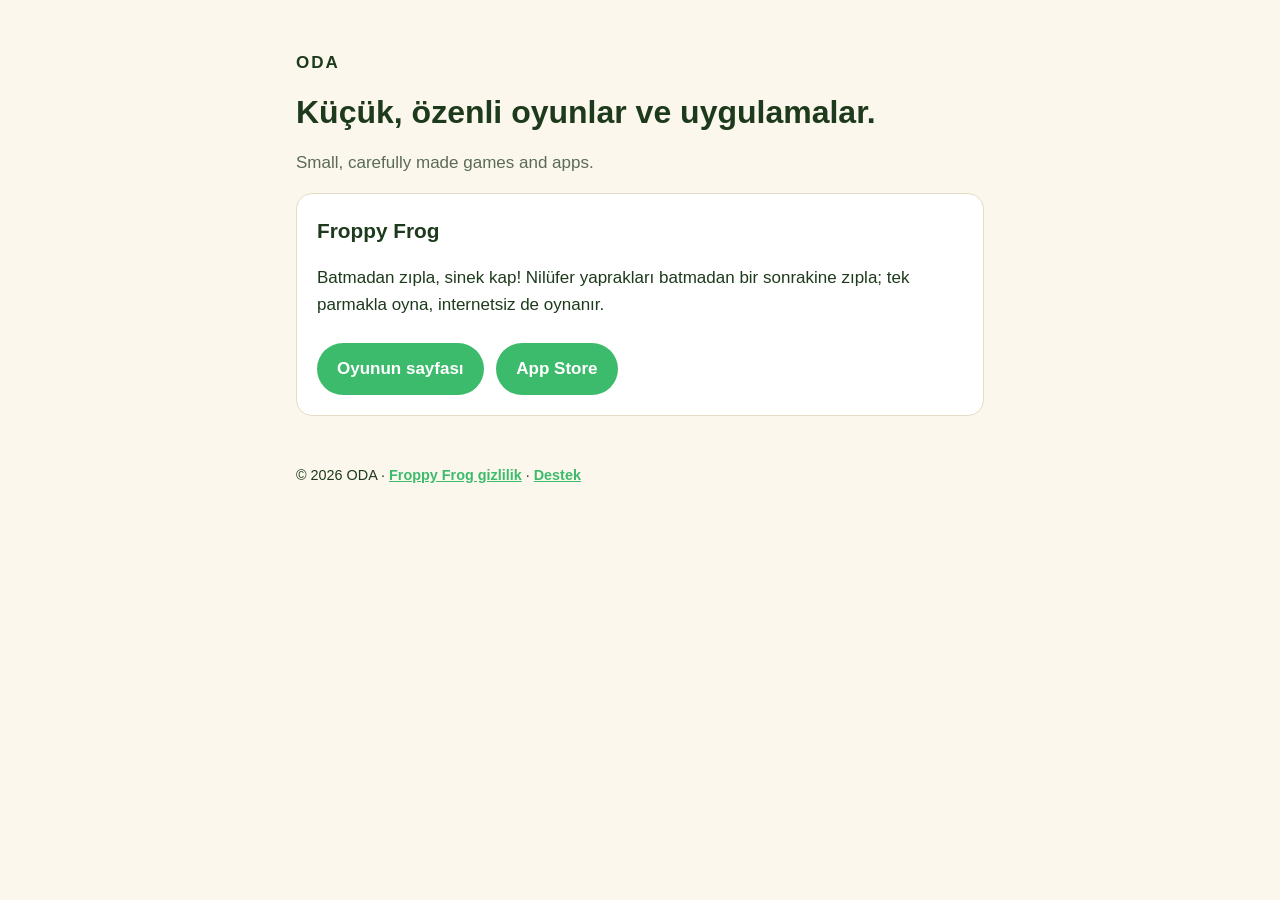
==== index.html @ 925e0b39 "Rename Hoppy Frog to Froppy Frog; update privacy policy (badges, Firefly Jar, festivals, host); add " ====
<!doctype html>
<html lang="tr">
<head>
<meta charset="utf-8">
<meta name="viewport" content="width=device-width,initial-scale=1">
<title>ODA</title>
<meta name="description" content="ODA: küçük, özenli mobil oyunlar ve uygulamalar. Froppy Frog'un stüdyosu.">
<link rel="stylesheet" href="/style.css">
</head>
<body>
<main>
<p class="logo">ODA</p>
<h1>Küçük, özenli oyunlar ve uygulamalar.</h1>
<p class="muted">Small, carefully made games and apps.</p>

<div class="card">
<h2 style="margin-top:0">Froppy Frog</h2>
<p>Batmadan zıpla, sinek kap! Nilüfer yaprakları batmadan bir sonrakine zıpla; tek parmakla oyna, internetsiz de oynanır.</p>
<a class="btn" href="https://hoppyfrog.oda.so">Oyunun sayfası</a>
<a class="btn" href="https://apps.apple.com/app/id6817477024">App Store</a>
</div>

<footer>
<p>© 2026 ODA · <a href="https://hoppyfrog.oda.so/privacy">Froppy Frog gizlilik</a> · <a href="https://hoppyfrog.oda.so/support">Destek</a></p>
</footer>
</main>
</body>
</html>
---- style.css ----
:root{--bg:#fbf7ec;--ink:#1e3a1c;--muted:#5b6b57;--green:#3dbb6c;--card:#fff;--line:#e3dcc7}
@media (prefers-color-scheme:dark){:root{--bg:#10180f;--ink:#eef3e8;--muted:#a9b8a3;--card:#18231a;--line:#2b3a2a}}
*{box-sizing:border-box}
html{-webkit-text-size-adjust:100%}
body{margin:0;background:var(--bg);color:var(--ink);font:17px/1.6 -apple-system,BlinkMacSystemFont,"Segoe UI",Roboto,sans-serif}
main{max-width:720px;margin:0 auto;padding:32px 16px 64px}
h1{font-size:2rem;line-height:1.2;margin:0 0 8px}
h2{font-size:1.3rem;margin:40px 0 8px}
p,li{color:var(--ink)}
.muted,small{color:var(--muted)}
a{color:var(--green);font-weight:600;overflow-wrap:anywhere}
.card{background:var(--card);border:1px solid var(--line);border-radius:16px;padding:20px;margin:16px 0}
.btn{display:inline-block;background:var(--green);color:#fff;text-decoration:none;padding:12px 20px;border-radius:999px;margin:8px 8px 0 0}
nav{display:flex;flex-wrap:wrap;gap:16px;margin-bottom:24px;font-size:.95rem}
footer{margin-top:48px;font-size:.9rem;color:var(--muted)}
.logo{font-weight:900;letter-spacing:.12em}
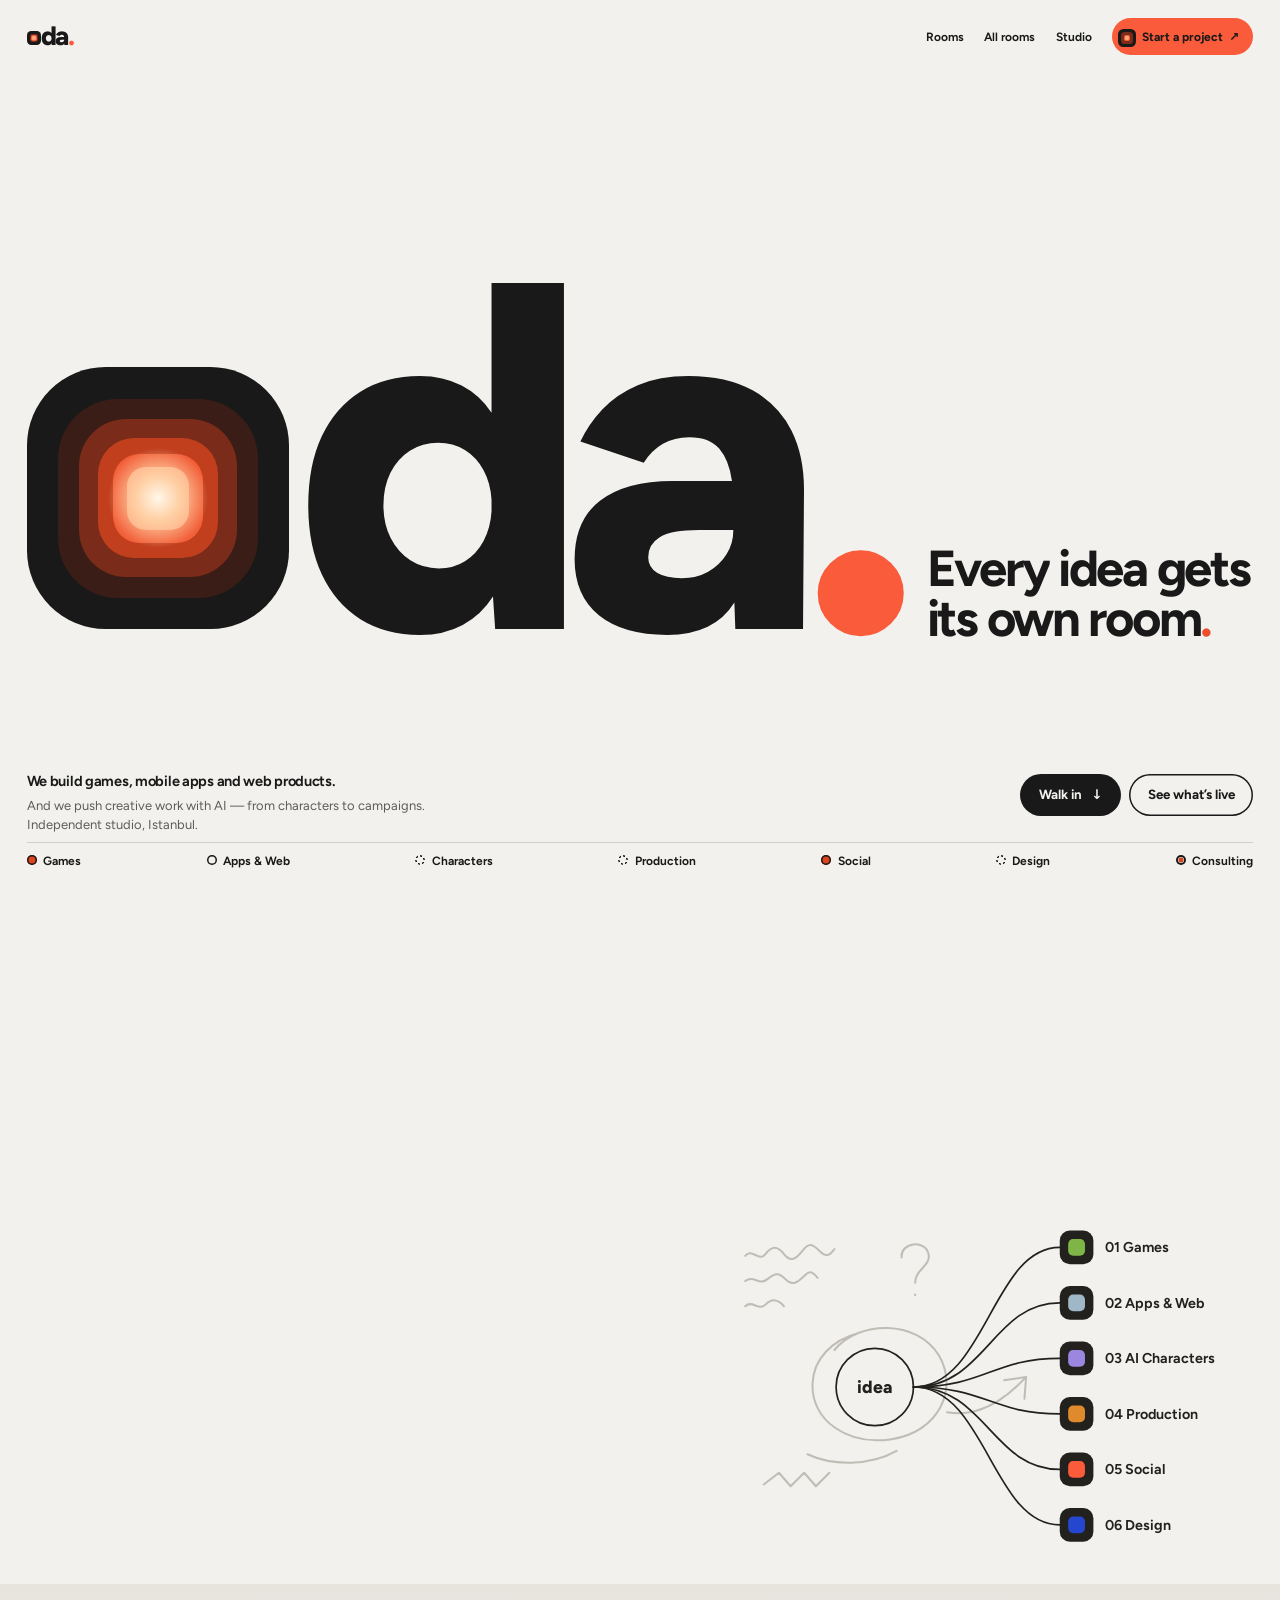
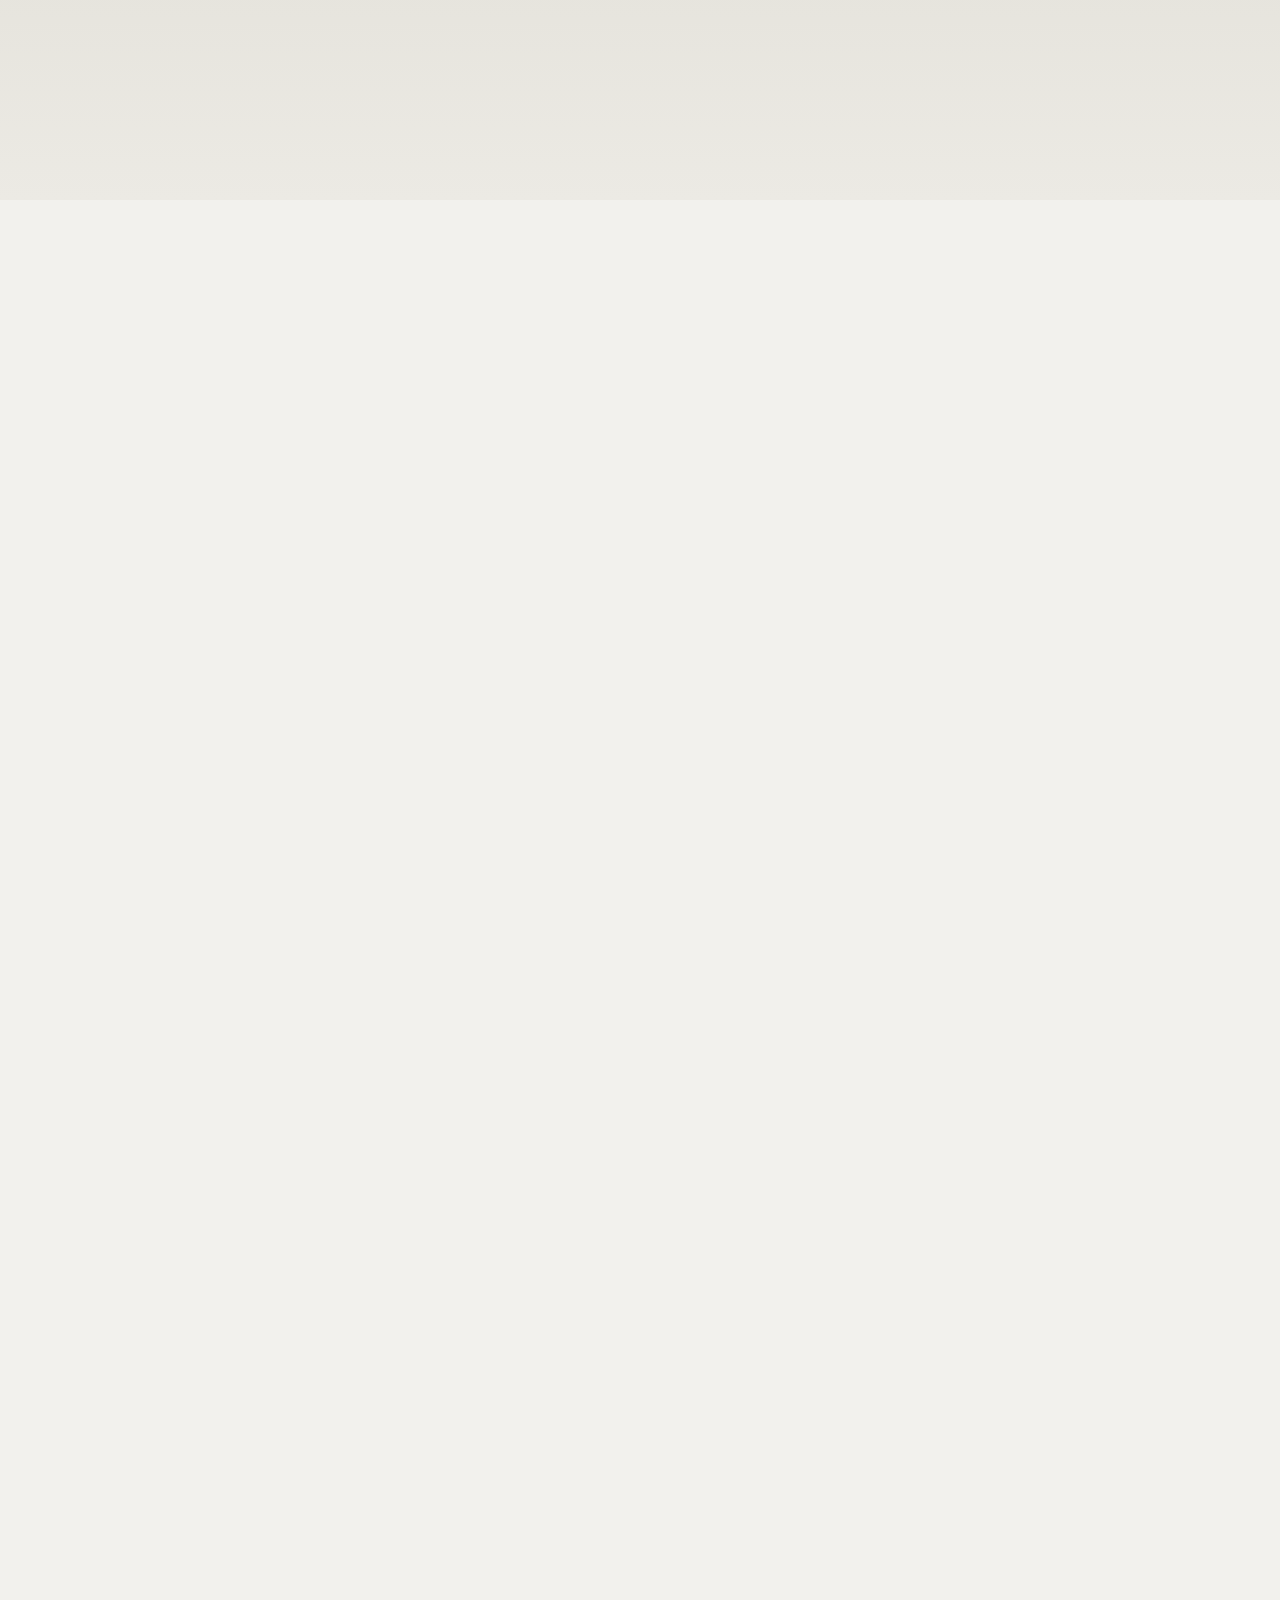
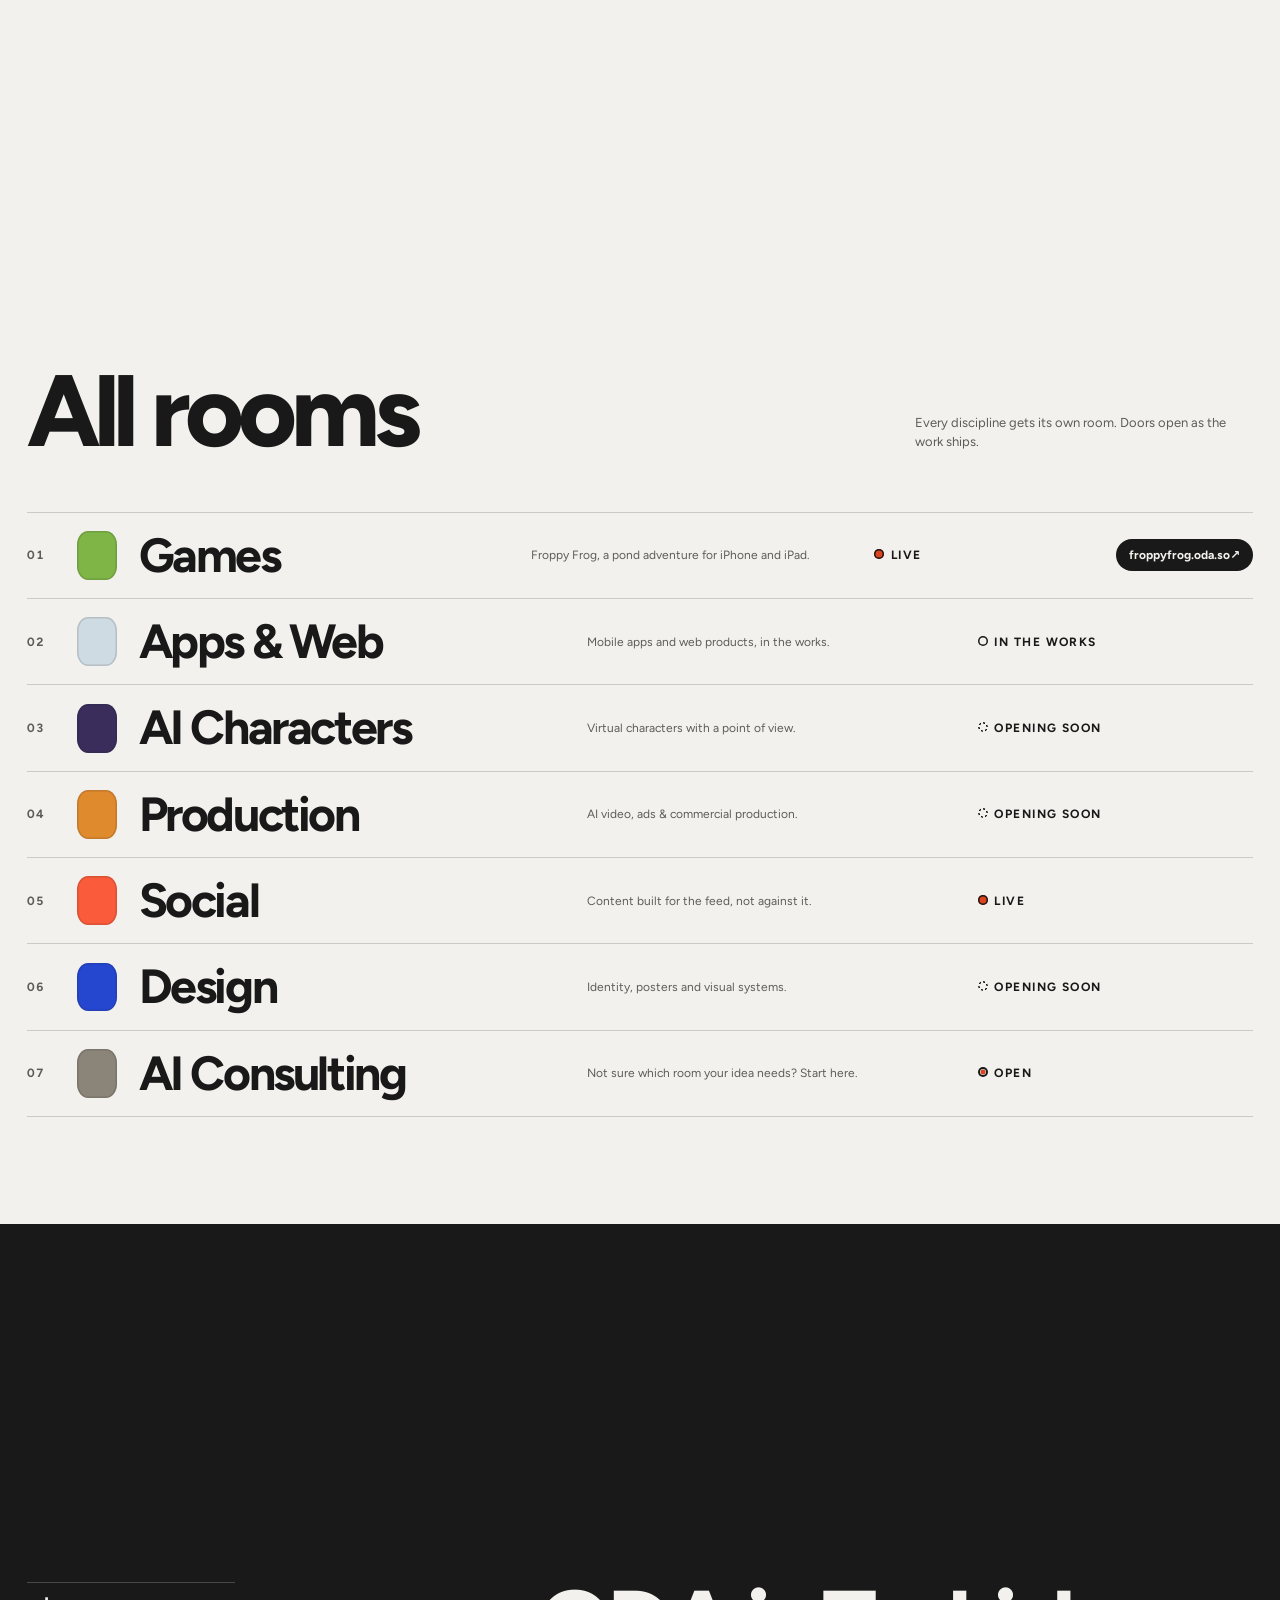
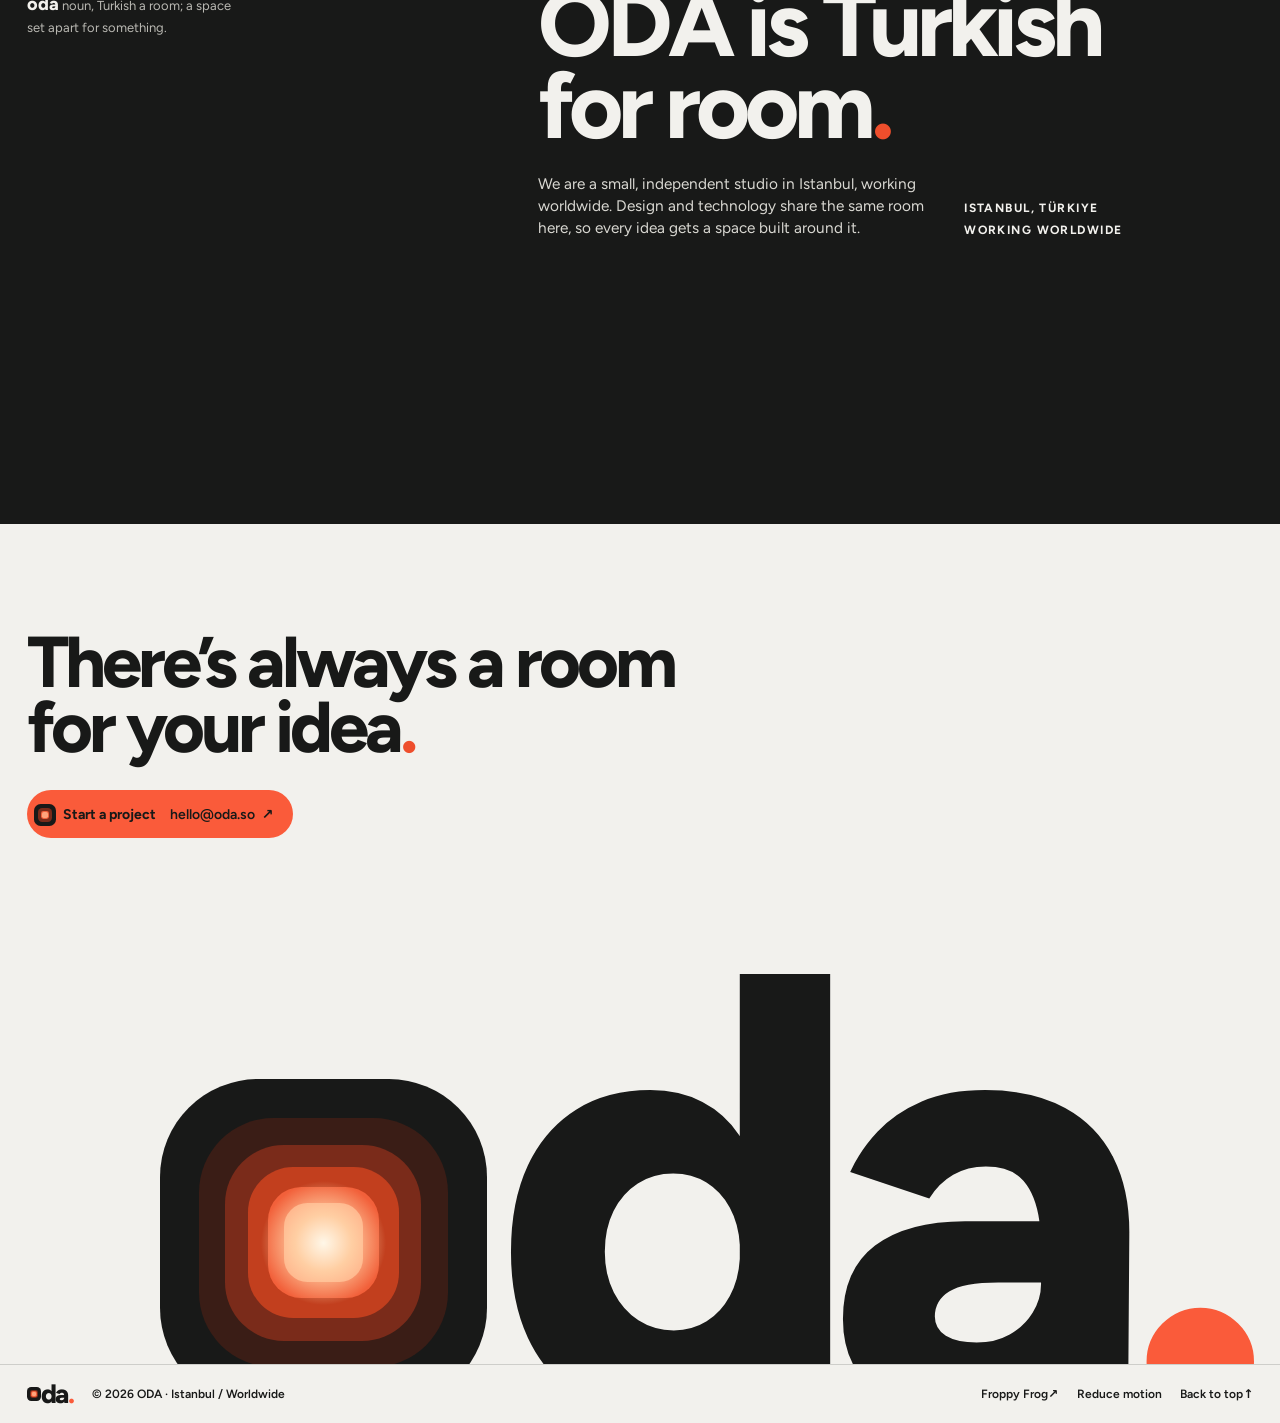
==== commit d94fb6bd: "Launch ODA rooms site New multi-discipline studio site: hero with doorway mark, seven-room door corr" ====
--- a/index.html
+++ b/index.html
@@ -1,28 +1,251 @@
 <!doctype html>
-<html lang="tr">
-<head>
-<meta charset="utf-8">
-<meta name="viewport" content="width=device-width,initial-scale=1">
-<title>ODA</title>
-<meta name="description" content="ODA: küçük, özenli mobil oyunlar ve uygulamalar. Froppy Frog'un stüdyosu.">
-<link rel="stylesheet" href="/style.css">
-</head>
-<body>
-<main>
-<p class="logo">ODA</p>
-<h1>Küçük, özenli oyunlar ve uygulamalar.</h1>
-<p class="muted">Small, carefully made games and apps.</p>
-
-<div class="card">
-<h2 style="margin-top:0">Froppy Frog</h2>
-<p>Batmadan zıpla, sinek kap! Nilüfer yaprakları batmadan bir sonrakine zıpla; tek parmakla oyna, internetsiz de oynanır.</p>
-<a class="btn" href="https://hoppyfrog.oda.so">Oyunun sayfası</a>
-<a class="btn" href="https://apps.apple.com/app/id6817477024">App Store</a>
-</div>
-
-<footer>
-<p>© 2026 ODA · <a href="https://hoppyfrog.oda.so/privacy">Froppy Frog gizlilik</a> · <a href="https://hoppyfrog.oda.so/support">Destek</a></p>
-</footer>
-</main>
-</body>
+<html lang="en">
+  <head>
+    <meta charset="utf-8" />
+    <meta name="viewport" content="width=device-width, initial-scale=1, viewport-fit=cover" />
+    <title>ODA — Every idea gets its own room</title>
+    <meta name="description" content="ODA is an independent studio in Istanbul building games, mobile apps and web products, and making creative work with AI." />
+    <link rel="canonical" href="https://oda.so/" />
+    <meta name="theme-color" content="#f2f1ed" />
+    <meta property="og:type" content="website" />
+    <meta property="og:site_name" content="ODA" />
+    <meta property="og:title" content="ODA — Every idea gets its own room" />
+    <meta property="og:description" content="ODA is an independent studio in Istanbul building games, mobile apps and web products, and making creative work with AI." />
+    <meta property="og:url" content="https://oda.so/" />
+    <link rel="icon" href="assets/oda-mark.svg" type="image/svg+xml" />
+    <link rel="apple-touch-icon" href="assets/oda-mark-180.png" />
+    <script>try{document.documentElement.className='js'+(localStorage.getItem('oda-rm')==='1'?' rmo':'')}catch(e){document.documentElement.className='js'}</script>
+    <link rel="preload" href="assets/fonts/Figtree-Latin.woff2" as="font" type="font/woff2" crossorigin />
+    <link rel="stylesheet" href="styles.css" />
+    <script src="script.js" defer></script>
+    <script type="application/ld+json">{"@context":"https://schema.org","@type":"Organization","name":"ODA","url":"https://oda.so/","logo":"https://oda.so/assets/oda-mark-180.png","address":{"@type":"PostalAddress","addressLocality":"Istanbul","addressCountry":"TR"}}</script>
+  </head>
+  <body>
+    <a class="skip" href="#main">Skip to content</a>
+
+    <!-- The doorway mark (.door-o) is the single brand component: header, hero, CTA, closing and footer. assets/oda-mark.svg is its favicon rendering. -->
+    <header class="hdr">
+      <a class="mark" href="#top" aria-label="ODA home"><span class="door-o sm" aria-hidden="true"><i></i><i></i><i></i><i></i><i></i><i></i><b></b></span><span aria-hidden="true">da<span class="dot">.</span></span></a>
+      <nav class="hdr-nav" aria-label="Primary"><a href="#rooms">Rooms</a><a href="#index">All rooms</a><a href="#studio">Studio</a></nav>
+      <a class="cta" href="mailto:hello@oda.so"><span class="door-o sm" aria-hidden="true"><i></i><i></i><i></i><i></i><i></i><i></i><b></b></span><span class="cta-l">Start<span class="cta-x"> a project</span></span><span class="cta-h" aria-hidden="true">hello@oda.so</span><span class="cta-a" aria-hidden="true">↗</span></a>
+      <button class="burger" type="button" aria-expanded="false" aria-controls="menu" aria-label="Open menu"><i aria-hidden="true"></i><i aria-hidden="true"></i></button>
+    </header>
+
+    <!-- Directory views (menu, room navigator, hero strip, All rooms) are filled from the ROOM blocks by script.js. -->
+    <div class="menu" id="menu" inert>
+      <nav aria-label="Menu">
+        <a class="cta cta-lg" href="mailto:hello@oda.so" data-fit><span class="door-o sm" aria-hidden="true"><i></i><i></i><i></i><i></i><i></i><i></i><b></b></span><span class="cta-l">Start a project</span><span class="cta-h" aria-hidden="true">hello@oda.so</span><span class="cta-a" aria-hidden="true">↗</span></a>
+        <ol class="dir dir-menu" data-dir="menu" data-fit></ol>
+        <p class="menu-links" data-fit><a href="#index">All rooms</a><a href="#studio">Studio</a></p>
+      </nav>
+    </div>
+    <nav class="dock" aria-label="Rooms"><ol class="dir dir-dock" data-dir="dock"></ol></nav>
+
+    <main id="main">
+      <!-- S0 THRESHOLD -->
+      <section class="hero" id="top" aria-labelledby="hero-h">
+        <!-- Lockup: wordmark plus headline. The headline spans the coral dot's height and sits 0.3 dot diameters right of it; the lockup takes what the copy below leaves. -->
+        <div class="lockup">
+          <div class="hm-od" aria-hidden="true" data-fit><span class="door-o" aria-hidden="true"><i></i><i></i><i></i><i></i><i></i><i></i><b></b></span>d</div>
+          <div class="hm-a" aria-hidden="true" data-fit>a<span class="dot">.</span></div>
+          <h1 id="hero-h" data-fit><span class="ln"><span class="w"><span style="--k:0">Every</span></span> <span class="w"><span style="--k:1">idea</span></span> <span class="w"><span style="--k:2">gets</span></span></span> <span class="ln"><span class="w"><span style="--k:3">its</span></span> <span class="w"><span style="--k:4">own</span></span> <span class="w"><span style="--k:5">room</span><span class="c">.</span></span></span></h1>
+        </div>
+        <div class="hero-side">
+          <div class="sub" data-fit><p class="sub-1">We build games, mobile apps and web products.</p><p class="sub-2">And we push creative work with AI — from characters to campaigns. <span>Independent studio, Istanbul.</span></p></div>
+          <p class="ctas" data-fit><a class="btn btn-ink" href="#rooms">Walk in <span aria-hidden="true">↓</span></a><a class="btn btn-line" href="#room-games">See what’s live</a></p>
+        </div>
+        <nav class="strip" aria-label="Room directory" data-fit><ol class="dir dir-strip" data-dir="strip"></ol></nav>
+      </section>
+
+      <!-- S1 THE CORRIDOR -->
+      <section class="corridor" id="rooms" aria-label="The rooms">
+        <!-- Rest points: each room's dwell (lobby door .54 + room index + .18 segments); proximity snapping only. -->
+        <i class="snap" style="--p:0.72"></i><i class="snap" style="--p:1.72"></i><i class="snap" style="--p:2.72"></i><i class="snap" style="--p:3.72"></i><i class="snap" style="--p:4.72"></i><i class="snap" style="--p:5.72"></i><i class="snap" style="--p:6.72"></i>
+        <div class="stage">
+          <div class="lobby" aria-hidden="true" data-theme="light"><div class="room-back"><div class="ly lobby-wall" data-d="1"><i></i></div></div></div>
+          <i class="ref ref-lobby" aria-hidden="true"><b></b></i><i class="ref ref-aa aa" aria-hidden="true"><b></b></i>
+          <!-- The door between rooms: script.js redraws these paths from scroll (frame, leaf, light), nothing is scaled. -->
+          <svg class="portal" aria-hidden="true" focusable="false"><defs><linearGradient id="dh" x2="1"><stop offset="0" stop-color="#000" stop-opacity=".55"/><stop offset="1" stop-color="#000" stop-opacity=".12"/></linearGradient><linearGradient id="ds" x2="0" y2="1"><stop offset="0" stop-color="#ffd3a6" stop-opacity=".9"/><stop offset=".6" stop-color="#fa5b3a" stop-opacity=".2"/><stop offset="1" stop-color="#fa5b3a" stop-opacity="0"/></linearGradient><radialGradient id="dg" cy=".62" r=".6"><stop offset="0" stop-color="#fff7e8"/><stop offset=".45" stop-color="#ffb489"/><stop offset="1" stop-color="#fa5b3a" stop-opacity="0"/></radialGradient></defs><path class="fl"/><path class="sp"/><path class="gl"/><path class="jb" id="jb" fill-rule="evenodd"/><path class="lf"/><path class="sh"/><use href="#jb"/><path class="pn"/><path class="kn"/></svg>
+
+          <!-- ═════════════════════════════════════════════════════════════════════
+               ROOM BLOCKS. One <article data-room> per room, in corridor order.
+               To add a room or open one: edit only its block.
+               data-status   live | wip | soon | open   (badges, doors, directory dots; open = available now as a service)
+               data-num / data-name / data-short / data-line   directory text
+               data-href / data-href-label   optional live link (shown in the directory)
+               data-theme    light | dark
+               style         --bg       room background            --ink    headings and body text
+                             --ink-2    secondary text (>=4.5:1)    --live   live-dot fill (>=3:1 on --bg)
+                             --line     dividers and chip outlines  --door   door frame   --sw   directory swatch
+                             --hdr-bg --hdr-ink   header backdrop and ink over this room
+                             --nav-ink --nav-bg --nav-lv   room navigator ink, backdrop (hover tooltip, reduced-motion scrim) and live
+                                        fill where the bottom-left differs from the header area (default: --hdr-ink, --hdr-bg, --live)
+                             --nav-sc   navigator scrim opacity in --nav-bg where art passes under it (default 0)
+                             --cta-bg --cta-ink   Start a project pill over this room
+                             --cut      no-JS phone split between copy and art (default 48%)
+                             --ax       art area start in 1920 units; the copy column ends one gap before it (default 960)
+                             --as       art-only shift in 1920 units, copy column unchanged (default 0)
+                             Status rings use the text colour, so every marker meets 3:1 wherever its text meets 4.5:1.
+               Art lives in .aa boxes (the art area), copy in .room-copy (the copy area).
+               A new room without its own art class still gets a lit, empty room.
+               ═════════════════════════════════════════════════════════════════════ -->
+
+          <!-- ROOM 01 · GAMES · Froppy Frog ─────────────────────────────────────── -->
+          <article class="room r-games" id="room-games" data-room data-status="live" data-theme="light" data-num="01" data-name="Games" data-short="Games" data-line="Froppy Frog, a pond adventure for iPhone and iPad." data-href="https://froppyfrog.oda.so/" data-href-label="froppyfrog.oda.so" style="--bg:#c3d4cc;--ink:#0c2620;--ink-2:#0c2620;--live:#0c2620;--line:#173b3459;--door:#173b34;--sw:#7fb547;--hdr-bg:#8ea9a4;--hdr-ink:#0c2620;--nav-ink:#eef3ea;--nav-bg:#0c2620;--nav-lv:#c8f063;--nav-sc:.8;--cta-bg:#c8f063;--cta-ink:#0c2620;--cut:50%" aria-labelledby="games-h">
+            <div class="room-back">
+              <div class="ly g-world" data-d="1" data-py="1"><i class="g-sun"></i><svg class="g-hills" viewBox="0 0 1600 360" preserveAspectRatio="none" aria-hidden="true"><path fill="#9ab68b" d="M0 196C170 146 318 170 474 138C640 104 770 168 934 150C1112 130 1262 88 1424 118C1508 133 1566 146 1600 154V360H0Z" /><path fill="#749a6c" d="M0 256C164 214 306 246 466 222C646 194 786 246 964 230C1146 214 1304 186 1600 218V360H0Z" /></svg><i class="rip" style="--x:14%;--y:79%;--dl:-1s"></i><i class="rip" style="--x:48%;--y:74%;--dl:-2.4s"></i><i class="rip" style="--x:79%;--y:86%;--dl:-.4s"></i><i class="rip" style="--x:33%;--y:91%;--dl:-3.2s"></i><i class="pad" style="--x:4%;--y:78%;--w:9em"></i><i class="pad" style="--x:56%;--y:86%;--w:11em"></i><i class="pad" style="--x:88%;--y:80%;--w:8em"></i></div>
+            </div>
+            <div class="room-front">
+              <div class="ly" data-d=".82" data-py="3" data-x="-30" data-y="12"><div class="aa"><div class="g-hop" data-ob data-fit><i class="pad"></i><img src="assets/work/froppy/hoppy-512.webp" srcset="assets/work/froppy/hoppy-320.webp 320w, assets/work/froppy/hoppy-512.webp 512w" sizes="(orientation: portrait) 46vw, 24vw" width="512" height="512" alt="Froppy, a green frog in a red bandana" decoding="async" /></div></div></div>
+              <i class="g-rain" aria-hidden="true"></i>
+              <div class="ly" data-d=".9" data-py="2" data-x="40"><div class="aa"><figure class="g-phone" data-ob data-fit><img src="assets/work/froppy/froppy-map-720.webp" srcset="assets/work/froppy/froppy-map-360.webp 360w, assets/work/froppy/froppy-map-720.webp 720w" sizes="(orientation: portrait) 40vw, 26vw" width="720" height="1566" alt="Froppy Frog adventure map: Level 222 on the Lotus Garden course" decoding="async" /><figcaption data-fit>Real in-game screen</figcaption></figure></div></div>
+            </div>
+            <div class="room-copy">
+              <div class="tag" data-fit><span class="tag-n">01</span><h2 id="games-h" class="room-h">Games</h2><span class="badge"></span></div>
+              <h3 class="g-title" data-fit>Froppy Frog</h3>
+              <p class="lede" data-fit>A little frog. A very big dream.</p>
+              <p data-fit>Hop across changing ponds on iPhone and iPad.</p>
+              <p class="room-cta" data-fit><a class="btn btn-ink" href="https://froppyfrog.oda.so/" target="_blank" rel="noopener">Visit froppyfrog.oda.so <span aria-hidden="true">↗</span><span class="vh"> (opens in a new tab)</span></a></p>
+            </div>
+          </article>
+
+          <!-- ROOM 02 · APPS & WEB · in the works ─────────────────────────────────────── -->
+          <article class="room r-apps" id="room-apps" data-room data-status="wip" data-theme="light" data-num="02" data-name="Apps &amp; Web" data-short="Apps &amp; Web" data-line="Mobile apps and web products, in the works." style="--bg:#eceff0;--ink:#15202c;--ink-2:#15202c;--live:#dc4420;--line:#15202c40;--door:#15202c;--sw:#cfdbe2;--hdr-ink:#15202c;--cta-bg:#15202c;--cta-ink:#eceff0;--cut:46%" aria-labelledby="apps-h">
+            <div class="room-back">
+              <div class="ly a-paper" data-d="1"><i class="a-minor"></i><i class="a-major"></i></div>
+            </div>
+            <div class="room-front">
+              <div class="ly" data-d=".92" data-py="2" data-x="34" aria-hidden="true"><div class="aa"><div class="a-slots" data-slots data-ob data-fit></div></div></div>
+            </div>
+            <div class="room-copy">
+              <p class="tag" data-fit><span class="tag-n">02</span><span class="badge"></span></p>
+              <h2 id="apps-h" class="room-h" data-fit>Apps &amp; Web</h2>
+              <!-- The project count is this one value (data-apps); the drawn slots follow it. -->
+              <p class="lede" data-fit><b class="apps-n" data-apps="3"></b> projects on the go. Names under wraps.</p>
+              <p class="note" data-fit>Each one gets its own door when it is ready to open.</p>
+            </div>
+          </article>
+
+          <!-- ROOM 03 · AI CHARACTERS · opening soon ────────────────────────────── -->
+          <article class="room r-chars" id="room-characters" data-room data-status="soon" data-theme="dark" data-num="03" data-name="AI Characters" data-short="Characters" data-line="Virtual characters with a point of view." style="--bg:#151022;--ink:#ece7f7;--ink-2:#cfc6ea;--live:#b9a8f0;--line:#ece7f740;--door:#2c2244;--sw:#3a2d5c;--hdr-ink:#ece7f7;--cta-bg:#b9a8f0;--cta-ink:#151022;--cut:46%" aria-labelledby="chars-h">
+            <div class="room-back">
+              <div class="ly c-void" data-d="1"><i class="c-floor"></i></div>
+            </div>
+            <div class="room-front">
+              <div class="ly" data-d=".92" data-py="2" data-x="36" aria-hidden="true"><div class="aa"><div class="c-frame" data-ob data-fit><i class="c-band" style="--i:0;--dx:-74"><b></b></i><i class="c-band" style="--i:1;--dx:52"><b></b></i><i class="c-band" style="--i:2;--dx:-36"><b></b></i><i class="c-band" style="--i:3;--dx:88"><b></b></i><i class="c-band" style="--i:4;--dx:-58"><b></b></i><i class="c-band" style="--i:5;--dx:30"><b></b></i><i class="c-band" style="--i:6;--dx:-90"><b></b></i><i class="c-band" style="--i:7;--dx:64"><b></b></i><i class="c-scan"></i></div></div></div>
+            </div>
+            <div class="room-copy">
+              <p class="tag" data-fit><span class="tag-n">03</span><span class="badge"></span></p>
+              <h2 id="chars-h" class="room-h" data-fit>AI Characters</h2>
+              <p class="lede" data-fit>Virtual characters with a point of view.</p>
+              <p class="note" data-fit>The portrait stays empty until the first character is ready to meet you.</p>
+            </div>
+          </article>
+
+          <!-- ROOM 04 · PRODUCTION · opening soon ───────────────────────────────── -->
+          <article class="room r-prod" id="room-production" data-room data-status="soon" data-theme="dark" data-num="04" data-name="Production" data-short="Production" data-line="AI video, ads &amp; commercial production." style="--as:30;--bg:#170d07;--ink:#f6e6d1;--ink-2:#ead2b4;--live:#f0a64a;--line:#f6e6d166;--door:#3b2414;--sw:#e08a2e;--hdr-ink:#f6e6d1;--cta-bg:#f0a64a;--cta-ink:#170d07;--cut:52%" aria-labelledby="prod-h">
+            <div class="room-back">
+              <div class="ly p-dark" data-d="1"><div class="aa"><div class="f-strip"><i></i><i></i><i></i><i></i><i></i><i></i></div></div></div>
+            </div>
+            <div class="room-front">
+              <div class="ly" data-d=".9" data-py="2" data-x="30" aria-hidden="true"><div class="aa"><div class="p-slate" data-ob data-fit><i class="p-clap"></i><p><span>Prod.</span>ODA</p><p><span>Scene</span><b class="odo" data-odo="s"><i><b>0123456789</b></i><i><b>0123456789</b></i></b><span>Take</span><b class="odo" data-odo="t"><i><b>0123456789</b></i></b></p></div><div class="p-view" data-ob data-fit><i style="--sx:-1;--sy:-1;--r:0deg"></i><i style="--sx:1;--sy:-1;--r:90deg"></i><i style="--sx:1;--sy:1;--r:180deg"></i><i style="--sx:-1;--sy:1;--r:270deg"></i><b class="p-ar" data-ar>16:9</b></div><div class="p-time" data-ob data-fit><i class="p-trk"><b style="--l:4;--w:30"></b><b style="--l:38;--w:22"></b><b style="--l:64;--w:30"></b></i><i class="p-trk" style="--c:#7a3b1a"><b style="--l:14;--w:40"></b><b style="--l:58;--w:16"></b></i><i class="p-trk" style="--c:#f6e6d14d"><b style="--l:2;--w:58"></b><b style="--l:64;--w:34"></b></i><i class="p-head"></i></div></div></div>
+              <i class="f-leak" aria-hidden="true"></i>
+            </div>
+            <div class="room-copy">
+              <p class="tag" data-fit><span class="tag-n">04</span><span class="badge"></span></p>
+              <h2 id="prod-h" class="room-h" data-fit>Production</h2>
+              <p class="lede" data-fit>AI video, ads &amp; commercial production.</p>
+              <p class="note" data-fit>From prompt to final cut — AI video, ads, commercial shoots and content at scale.</p>
+              <ul class="caps" data-fit><li>AI video</li><li>Ad creative</li><li>Commercial film</li><li>Shoots</li><li>Key visuals</li><li>Content at scale</li></ul>
+            </div>
+          </article>
+
+          <!-- ROOM 05 · SOCIAL · live ───────────────────────────────────── -->
+          <article class="room r-social" id="room-social" data-room data-status="live" data-theme="light" data-num="05" data-name="Social" data-short="Social" data-line="Content built for the feed, not against it." style="--bg:#fa5b3a;--ink:#181918;--ink-2:#181918;--live:#fff;--line:#18191866;--door:#181918;--sw:#fa5b3a;--hdr-ink:#181918;--cta-bg:#181918;--cta-ink:#fff3ea;--cut:54%" aria-labelledby="social-h">
+            <div class="room-back">
+              <div class="ly s-ground" data-d="1"><i></i></div>
+            </div>
+            <div class="room-front">
+              <div class="ly" data-d=".9" data-x="44" aria-hidden="true"><div class="aa s-feed" data-fit><div class="s-col" style="--r:1;--o:6" data-ob><i class="s-fr s-cream">hook</i><i class="s-fr s-ink">loop</i><i class="s-fr s-deep">story</i><i class="s-fr s-peach">hook</i></div><div class="s-col" style="--r:1.5;--o:-26" data-ob><i class="s-fr s-ink">story</i><i class="s-fr s-peach">hook</i><i class="s-fr s-cream">loop</i><i class="s-fr s-deep">story</i></div><div class="s-col" style="--r:.7;--o:16" data-ob><i class="s-fr s-deep">loop</i><i class="s-fr s-cream">story</i><i class="s-fr s-ink">hook</i><i class="s-fr s-peach">loop</i></div></div></div>
+            </div>
+            <div class="room-copy">
+              <p class="tag" data-fit><span class="tag-n">05</span><span class="badge"></span></p>
+              <h2 id="social-h" class="room-h" data-fit>Social</h2>
+              <p class="lede" data-fit>Content built for the feed, not against it.</p>
+              <p class="note" data-fit>We run channels end to end — concept, production, posting and growth.</p>
+              <!-- Stats render from data-value only. An empty data-value renders nothing: add a verified number here, never an estimate. -->
+              <div class="stats" data-fit>
+                <div class="stat" data-stat="views-yalla" data-value="2500000" data-label="views" data-caption="on @yalla.mubarak"></div>
+                <div class="stat" data-stat="accounts" data-value="" data-label="accounts managed"></div>
+                <div class="stat" data-stat="followers" data-value="" data-label="followers across accounts"></div>
+                <div class="stat" data-stat="views-total" data-value="" data-label="views across accounts"></div>
+              </div>
+            </div>
+          </article>
+
+          <!-- ROOM 06 · DESIGN · opening soon ───────────────────────────────────── -->
+          <article class="room r-design" id="room-design" data-room data-status="soon" data-theme="light" data-num="06" data-name="Design" data-short="Design" data-line="Identity, posters and visual systems." style="--bg:#f1ece2;--ink:#191919;--ink-2:#191919;--live:#dc4420;--line:#19191940;--door:#191919;--sw:#2547d0;--hdr-ink:#191919;--cta-bg:#fa5b3a;--cta-ink:#181918;--cut:46%" aria-labelledby="design-h">
+            <div class="room-back">
+              <div class="ly d-paper" data-d="1"><div class="aa"><i class="reg"></i><i class="reg"></i><i class="reg"></i><i class="reg"></i></div></div>
+            </div>
+            <div class="room-front">
+              <div class="ly" data-d=".9" data-py="2" data-x="30" aria-hidden="true"><div class="aa"><i class="d-circle"></i><span class="d-type" data-ob data-fit>Design</span><div class="d-sw" data-ob data-fit><i style="--c:#181918;--sx:-180;--sy:-120;--sr:-24"></i><i style="--c:#fa5b3a;--sx:60;--sy:-210;--sr:18"></i><i style="--c:#2547d0;--sx:210;--sy:-90;--sr:-12"></i><i style="--c:#f4c430;--sx:-240;--sy:40;--sr:30"></i><i style="--c:#fffdf8;--sx:20;--sy:30;--sr:-40"></i><i style="--c:#2e8b57;--sx:230;--sy:60;--sr:22"></i><i style="--c:#f2a7b5;--sx:-150;--sy:220;--sr:-16"></i><i style="--c:#8cc7e8;--sx:40;--sy:250;--sr:34"></i><i style="--c:#fa5b3a;--sx:190;--sy:200;--sr:-28"></i></div></div></div>
+            </div>
+            <div class="room-copy">
+              <p class="tag" data-fit><span class="tag-n">06</span><span class="badge"></span></p>
+              <h2 id="design-h" class="room-h" data-fit>Design</h2>
+              <p class="lede" data-fit>Identity, posters and visual systems.</p>
+              <p class="note" data-fit>The grid is set. The wall is waiting.</p>
+            </div>
+          </article>
+          <!-- ROOM 07 · AI CONSULTING · open, available now as a service. The thinking room: loose notes resolve into a map of the other rooms. -->
+          <article class="room r-cons" id="room-consulting" data-room data-status="open" data-theme="light" data-num="07" data-name="AI Consulting" data-short="Consulting" data-line="Not sure which room your idea needs? Start here." style="--ax:1300;--bg:#e8e3d8;--ink:#23211d;--ink-2:#45413a;--live:#dc4420;--line:#23211d45;--door:#23211d;--sw:#8b8478;--hdr-ink:#23211d;--cta-bg:#fa5b3a;--cta-ink:#181918;--cut:60%" aria-labelledby="cons-h">
+            <div class="room-back">
+              <div class="ly k-paper" data-d="1"></div>
+            </div>
+            <div class="room-front">
+              <div class="ly" data-d=".9" data-py="2" data-x="30" aria-hidden="true"><div class="aa"><svg class="k-map" data-ob data-fit viewBox="0 0 640 440" aria-hidden="true"><g class="k-sk" fill="none" stroke="#6f695f" stroke-width="2.4" stroke-linecap="round" stroke-linejoin="round"><path pathLength="1" d="M142 176c30-36 98-36 124 6 24 40 0 92-56 100-52 8-96-22-94-66 1-30 24-52 54-60"/><path pathLength="1" d="M36 64c8-10 16 8 24-2s14-10 22 0 14 6 22-4 12-8 20 0 12 6 18-2"/><path pathLength="1" d="M36 94c10-8 16 6 26-2s14-8 22 0 14 4 22-4 10-4 16 2"/><path pathLength="1" d="M36 124c8-8 16 6 24-2s16-6 22 2"/><path pathLength="1" d="M222 66c-2-18 28-22 32-4 3 14-16 18-16 34m0 14v1"/><path pathLength="1" d="M276 250c34 6 64-10 92-40m-24 2 26-4-2 26"/><path pathLength="1" d="M58 336l18-14 14 16 16-16 14 16 16-16"/><path pathLength="1" d="M110 300c30 14 74 14 106-4"/></g><g class="k-st" fill="none" stroke="#23211d" stroke-width="2" stroke-linecap="round"><circle pathLength="1" cx="190" cy="220" r="46"/><path pathLength="1" d="M236 220C322 220 330 54 410 54"/><path pathLength="1" d="M236 220C322 220 330 120 410 120"/><path pathLength="1" d="M236 220C322 220 330 186 410 186"/><path pathLength="1" d="M236 220C322 220 330 252 410 252"/><path pathLength="1" d="M236 220C322 220 330 318 410 318"/><path pathLength="1" d="M236 220C322 220 330 384 410 384"/></g><text class="k-idea" x="190" y="227" text-anchor="middle">idea</text><g class="k-d" style="--k:1"><rect x="410" y="34" width="40" height="40" rx="12" fill="#23211d"/><rect x="420" y="44" width="20" height="20" rx="6" fill="#7fb547"/><text class="k-lb" x="464" y="60">01 Games</text></g><g class="k-d" style="--k:2"><rect x="410" y="100" width="40" height="40" rx="12" fill="#23211d"/><rect x="420" y="110" width="20" height="20" rx="6" fill="#9fb7c6"/><text class="k-lb" x="464" y="126">02 Apps &amp; Web</text></g><g class="k-d" style="--k:3"><rect x="410" y="166" width="40" height="40" rx="12" fill="#23211d"/><rect x="420" y="176" width="20" height="20" rx="6" fill="#9b87e0"/><text class="k-lb" x="464" y="192">03 AI Characters</text></g><g class="k-d" style="--k:4"><rect x="410" y="232" width="40" height="40" rx="12" fill="#23211d"/><rect x="420" y="242" width="20" height="20" rx="6" fill="#e08a2e"/><text class="k-lb" x="464" y="258">04 Production</text></g><g class="k-d" style="--k:5"><rect x="410" y="298" width="40" height="40" rx="12" fill="#23211d"/><rect x="420" y="308" width="20" height="20" rx="6" fill="#fa5b3a"/><text class="k-lb" x="464" y="324">05 Social</text></g><g class="k-d" style="--k:6"><rect x="410" y="364" width="40" height="40" rx="12" fill="#23211d"/><rect x="420" y="374" width="20" height="20" rx="6" fill="#2547d0"/><text class="k-lb" x="464" y="390">06 Design</text></g></svg></div></div>
+            </div>
+            <div class="room-copy">
+              <p class="tag" data-fit><span class="tag-n">07</span><span class="badge"></span></p>
+              <h2 id="cons-h" class="room-h" data-fit>AI Consulting</h2>
+              <p class="lede" data-fit>Not sure which room your idea needs? Start here.</p>
+              <p class="note" data-fit>We help teams find where AI actually fits — then design and build it with you.</p>
+              <ul class="caps" data-fit><li>AI strategy</li><li>Use-case discovery</li><li>Tool &amp; model selection</li><li>Workflow automation</li><li>Prototypes &amp; pilots</li><li>Team training</li></ul>
+              <p class="room-cta" data-fit><a class="cta" href="mailto:hello@oda.so"><span class="door-o sm" aria-hidden="true"><i></i><i></i><i></i><i></i><i></i><i></i><b></b></span><span class="cta-l">Book a conversation</span><span class="cta-a" aria-hidden="true">↗</span></a></p>
+            </div>
+          </article>
+          <!-- END ROOM BLOCKS -->
+        </div>
+      </section>
+
+      <!-- S2 DIRECTORY -->
+      <section class="index" id="index" aria-labelledby="index-h">
+        <div class="index-head"><h2 id="index-h" data-fit>All rooms</h2><p data-fit>Every discipline gets its own room. Doors open as the work ships.</p></div>
+        <ol class="index-list" data-dir="index"></ol>
+      </section>
+
+      <!-- S3 STUDIO -->
+      <section class="studio" id="studio" aria-labelledby="studio-h">
+        <p class="studio-def" data-fit><span lang="tr">oda</span> <em>noun, Turkish</em> a room; a space set apart for something.</p>
+        <h2 id="studio-h" data-fit>ODA is Turkish for room<span class="c">.</span></h2>
+        <div class="studio-body">
+          <p data-fit>We are a small, independent studio in Istanbul, working worldwide. Design and technology share the same room here, so every idea gets a space built around it.</p>
+          <p class="studio-loc" data-fit><span>Istanbul, Türkiye</span><span>Working worldwide</span></p>
+        </div>
+      </section>
+
+      <!-- S4 CLOSING -->
+      <section class="closing" id="contact" aria-labelledby="closing-h">
+        <h2 id="closing-h" data-fit><span>There’s always a room</span> <span>for your idea<span class="c">.</span></span></h2>
+        <p class="closing-cta" data-fit><a class="cta cta-lg" href="mailto:hello@oda.so"><span class="door-o sm" aria-hidden="true"><i></i><i></i><i></i><i></i><i></i><i></i><b></b></span><span class="cta-l">Start a project</span><span class="cta-h" aria-hidden="true">hello@oda.so</span><span class="cta-a" aria-hidden="true">↗</span></a></p>
+        <div class="closing-mark" aria-hidden="true"><span class="cm" data-fit><span class="door-o"><i></i><i></i><i></i><i></i><i></i><i></i><b></b></span>da<span class="dot">.</span></span></div>
+      </section>
+    </main>
+
+    <footer class="foot">
+      <div class="foot-l" data-fit><a class="mark" href="#top" aria-label="ODA home"><span class="door-o sm" aria-hidden="true"><i></i><i></i><i></i><i></i><i></i><i></i><b></b></span><span aria-hidden="true">da<span class="dot">.</span></span></a><span>© 2026 ODA · Istanbul / Worldwide</span></div>
+      <div class="foot-r" data-fit><a href="https://froppyfrog.oda.so/" target="_blank" rel="noopener">Froppy Frog <span aria-hidden="true">↗</span><span class="vh"> (opens in a new tab)</span></a><button class="rm" type="button" aria-pressed="false" data-rm>Reduce motion</button><a href="#top">Back to top <span aria-hidden="true">↑</span></a></div>
+    </footer>
+  </body>
 </html>
--- a/styles.css
+++ b/styles.css
@@ -0,0 +1,318 @@
+/* ODA house of rooms. Master 1920x1080: x scales with --ux, y with --uy, type/art with --u (1rem = 16 master px, up to 1.13x --uy from 600px tall). Portrait phones: the only layout switch. Room tokens: index.html. */
+@font-face{font-family:Figtree;src:url(assets/fonts/Figtree-Latin.woff2) format("woff2");font-weight:300 900;font-display:swap}
+@font-face{font-family:"Bagel Fat One";src:url(assets/fonts/BagelFatOne-Latin.woff2) format("woff2");font-display:swap}
+:root{--ink:#181918;--paper:#f2f1ed;--coral:#fa5b3a;--muted:#5c5d59;--live:#dc4420;--focus:#c93a1a;--z:cubic-bezier(.22,1,.36,1);--ux:calc(var(--vw,100vw)/1920);--uy:calc(100svh/1080);--u:min(var(--ux),max(var(--uy),min(var(--uy)*1.13,var(--uy)*1.78 - .3611px)));--g:clamp(16px,var(--ux)*40,64px);--hd:max(48px,var(--uy)*88);--hf:max(16px,var(--uy)*48);--ih:max(var(--hit),3.25rem);--fg:max(5px,1.1rem);--tt:max(var(--hd) + var(--hf) + var(--ih) + var(--fg) + .77rem + 2px,var(--uy)*300);--off:calc(8.2rem + var(--ux)*96);--nh:24px;--gap:max(24px,var(--ux)*40);--bot:0px;--hit:32px;--h-ink:#181918;--h-bg:#f2f1ed;--h-acc:#fa5b3a;--h-acc-ink:#181918;--h-lv:#dc4420;font-size:calc(var(--u)*16);line-height:1.5;color:var(--ink);background:var(--paper);font-family:Figtree,system-ui,sans-serif;font-synthesis:none;-webkit-text-size-adjust:100%}
+@media (pointer:coarse){:root{--hit:44px}}
+*,*:before,*:after{box-sizing:border-box}
+body{margin:0;background:var(--paper);overflow-x:hidden;overflow-x:clip;font-size:max(13px,1.125rem)}
+img{display:block;max-width:100%;height:auto}
+a{color:inherit;text-underline-offset:.22em}
+button{font:inherit;color:inherit}
+h1,h2,h3,p,ol,ul,figure{margin:0}
+ol,ul{list-style:none;padding:0}
+:focus-visible{outline:3px solid var(--focus);outline-offset:3px;border-radius:6px}
+.vh{position:absolute!important;width:1px;height:1px;overflow:hidden;clip-path:inset(50%);white-space:nowrap}
+span.dot{color:var(--coral)}.c{color:#ee4e2c}
+.skip{position:fixed;z-index:99;left:12px;top:12px;padding:12px 16px;border-radius:12px;background:var(--ink);color:var(--paper);transform:translateY(-160%)}
+.skip:focus{transform:none}
+.door-o{position:relative;display:inline-block;width:.53em;height:.53em;margin:0 .012em -.012em 0;flex:none}
+.door-o :is(i,b){position:absolute;inset:var(--in,0);border-radius:30%;background:var(--c,currentColor);transition:scale .35s var(--z)}
+.door-o i+i{--in:12%;--c:#3a1d16;--f:1.06;--n:1}
+.door-o i+i+i{--in:20%;--c:#7a2b1a;--f:1.12;--n:2}
+.door-o i+i+i+i{--in:27%;--c:#c23f1e;--f:1.18;--n:3}
+.door-o i+i+i+i+i{--in:33%;--c:#f2603a;--f:1.24;--n:4}
+.door-o i+i+i+i+i+i{--in:38%;--c:#ffa47c;--f:1.3;--n:5}
+.door-o b{--in:31%;background:radial-gradient(closest-side,#fff7e8,#ffd6aad9 45%,#ffaa7800)}
+.sm{width:round(.53em,2px);height:round(.53em,2px)}
+.sm :is(i,b){inset:round(var(--in,0px),1px)}
+.sm :is(i:nth-child(2),i:nth-child(4),b){display:none}
+.sm i:nth-child(3){--in:18.75%}.sm i:nth-child(5){--in:31.25%}.sm i:nth-child(6){--in:37.5%}
+.mark{display:inline-flex;align-items:baseline;font-size:max(22px,2.5rem);font-weight:780;letter-spacing:-.06em;line-height:1;text-decoration:none;padding:6px 0}
+.badge:before,[data-s]:before{content:"";width:max(10px,.75rem);aspect-ratio:1;border-radius:50%;display:inline-block;flex:none;box-shadow:inset 0 0 0 1.5px}
+[data-status=live] .badge:before,[data-s=live]:before{background:var(--live)}
+[data-status=soon] .badge:before,[data-s=soon]:before{box-shadow:none;background:repeating-conic-gradient(currentColor 0 32deg,#0000 0 60deg);mask:radial-gradient(closest-side,#0000 calc(100% - 1.8px),#000 calc(100% - 1.3px))}
+[data-status=open] .badge:before,[data-s=open]:before{background:radial-gradient(closest-side,var(--live) 46%,#0000 54%);box-shadow:inset 0 0 0 2px}
+.room[data-status=live] .badge:after{content:"Live"}.room[data-status=wip] .badge:after{content:"In the works"}.room[data-status=soon] .badge:after{content:"Opening soon"}.room[data-status=open] .badge:after{content:"Open"}
+.tag,.plaque,.ix-st,.studio-loc,.dk,.g-phone figcaption,.lintel,.r-games .room-h{font-size:max(12px,.875rem);font-weight:700;letter-spacing:.12em;text-transform:uppercase}
+.btn,.ix-ext,.plaque,.cta{display:inline-flex;align-items:center;border-radius:99px;font-weight:700;text-decoration:none;white-space:nowrap}
+.btn{gap:.7em;min-height:max(var(--hit),4rem);padding:0 1.4em;font-size:max(13px,1.25rem);transition:transform .5s var(--z),background-color .5s,color .5s}
+.btn-ink{background:var(--ink);color:var(--bg)}
+.btn-line{box-shadow:inset 0 0 0 1.5px}
+.cta{position:relative;gap:.5em;min-height:max(var(--hit),3.5rem);padding:3px 1.2em 3px .5em;background:var(--h-acc);color:var(--h-acc-ink);font-size:max(12px,1.0625rem);transition:translate .35s var(--z)}
+.room .cta{background:var(--cta-bg);color:var(--cta-ink);font-size:max(13px,1.125rem)}
+.cta .door-o{font-size:2.9em;margin:0 0 -.05em}
+.cta-h{display:none}
+.cta-a{transition:translate .35s var(--z)}
+.cta:is(:hover,:focus-visible) .door-o :is(i,b),.cta:active .door-o :is(i,b){scale:var(--f,1)}
+.cta:is(:hover,:focus-visible) .cta-a{translate:3px -3px}
+.cta:active .door-o :is(i,b){transition-duration:.15s}
+.cta-lg{font-size:max(14px,1.25rem);min-height:max(44px,4.5rem);padding-right:1.4em}
+.cta-lg .cta-h{display:block;font-weight:600;margin-left:.5em}
+@media (hover:hover) and (pointer:fine){.btn:hover{transform:translateY(-2px) rotate(-2deg)}.btn-line:hover{background:var(--ink);color:var(--paper)}}
+.hdr{position:fixed;z-index:60;inset:0 0 auto;height:var(--hd);padding:0 var(--g);display:flex;align-items:center;gap:max(12px,1.9rem);color:var(--h-ink)}
+.hdr:before{content:"";position:absolute;z-index:-1;inset:0 0 auto;height:calc(var(--hd) + max(115px,var(--hd)*1.1));background:linear-gradient(var(--h-bg) var(--hd),var(--h-a) 0 var(--h-cut),var(--h-b) 0);mask:linear-gradient(#000 33%,#000d 47%,#0009 60%,#0005 72%,#0002 86%,#0000);opacity:var(--h-scrim,0);transition:opacity .3s;pointer-events:none}.in-rooms .hdr:before{transition:none}.hdr-nav,.mark{text-shadow:0 0 2px var(--hh),0 0 2px var(--hh),0 0 7px var(--hh)}
+.hdr .mark{margin-right:auto}
+.hdr-nav{display:flex;gap:max(14px,1.9rem)}
+.hdr-nav a{display:inline-flex;align-items:center;min-height:var(--hit);font-size:max(12px,1.0625rem);font-weight:650;text-decoration:none}
+
+.burger,.menu{display:none}
+.hero{--G:max(4svh,1.75rem);--y0:calc(var(--hd) + max(8px,var(--uy)*20));position:relative;height:100svh;padding:var(--y0) var(--g) calc(var(--uy)*24);display:grid;grid-template:"l" minmax(0,1fr) "s" auto "n" auto/minmax(0,1fr)}
+/* lockup: F fills the gutters (K 2.482 F) or the height the copy leaves; baseline at 70svh when it fits. Dot (wght 760): -.0146F to .159F. Headline: cap .7 + line 1 = 1.7 font sizes = the dot */
+.lockup{grid-area:l;container-type:size;display:grid;grid-template-columns:auto auto minmax(0,1fr);grid-template-areas:"o a h";align-content:end;align-items:last baseline;--F:min((var(--vw,100vw) - 2*var(--g))/2.482,100cqh/.7254)}
+.lockup>*{font-size:var(--F);margin-bottom:max(0px,100cqh + var(--y0) - 70svh - var(--F)*.0154)}
+.hm-od,.hm-a{display:flex;align-items:baseline;font-weight:760;letter-spacing:-.06em;line-height:.72;white-space:nowrap}
+.hm-od{grid-area:o}.hm-a{grid-area:a}
+.hero h1{grid-area:h;position:relative;top:calc(var(--F)*.0146);padding-left:calc(var(--F)*.0641);font-size:calc(var(--F)*.10235);font-weight:720;line-height:1;letter-spacing:-.045em}.ln{display:block;white-space:nowrap}
+.hero-side{grid-area:s;display:flex;align-items:center;justify-content:space-between;gap:1rem 2.5rem;padding:var(--G) 0 1.5rem;--s:.2}
+.sub-1{font-size:max(14px,1.365rem);font-weight:650;line-height:1.2;letter-spacing:-.02em}
+.sub-2{max-width:max(46.2rem,33em);margin-top:.5em;font-size:max(13px,1.1rem);line-height:1.45;color:var(--muted)}.sub-2 span{display:inline-block}
+.ctas{display:flex;gap:.75rem}
+.hero h1,.hero-side,.strip{--o:clamp(0,calc(1 - (var(--hx,0) - var(--s,0))*1.8),1);opacity:var(--o);translate:0 calc(var(--o)*18px - 18px)}.strip{--s:.38;grid-area:n;align-self:end;font-size:max(12px,1rem);border-top:1.5px solid #18191829}
+.dir-strip{display:flex;justify-content:space-between;column-gap:1rem}
+.dir-strip a{display:flex;align-items:center;gap:.55em;min-height:max(var(--hit),3.5rem);font-weight:650;text-decoration:none;white-space:nowrap}
+.dir-strip .n{display:none}
+.w{display:inline-block;white-space:nowrap;clip-path:inset(0);padding:.08em .03em .18em;margin:-.08em -.03em -.18em}
+.js .w>*{display:inline-block;animation:rise .8s calc(.45s + var(--k,0)*60ms) var(--z) backwards}
+.js .w .c{animation:drop .5s 1.15s var(--z) backwards}
+.js .hero .door-o i{animation:plane .7s calc(var(--n,0)*50ms) var(--z) backwards}.js .hero .door-o i+i{animation:plane .7s calc(var(--n,0)*50ms) var(--z) backwards,drift 4.2s calc((5 - var(--n,0))*.15s) ease-in-out infinite alternate paused}
+.js .hero :is(.hm-od,.hm-a){animation:settle .8s .15s var(--z) backwards}
+.js :is(.sub>*,.ctas){animation:up .7s .7s var(--z) backwards}.js .sub-2{animation-delay:.78s}.js .ctas{animation-delay:.86s}
+.js .dir-strip li{animation:up .5s calc(.95s + var(--i,0)*50ms) var(--z) backwards}
+.hero .door-o b{animation:breathe 4.2s ease-in-out infinite alternate paused}
+.door-o b,.g-rain,.g-rain:after,.rip,.f-leak{animation-play-state:paused}
+.live.hero-on .hero .door-o :is(i,b),.live.cx .is-live :is(.g-rain,.rip,.f-leak),.live.cx .is-live .g-rain:after{animation-play-state:running}
+@keyframes breathe{from{transform:scale(.86);opacity:.55}to{transform:scale(1.18);opacity:1;filter:saturate(1.35) hue-rotate(-6deg)}}
+@keyframes plane{from{opacity:0;transform:scale(.55) rotate(-10deg)}}
+@keyframes drift{from{scale:calc(1 - var(--n,0)*.009)}to{scale:calc(1 + var(--n,0)*.009)}}
+@keyframes settle{from{transform:translateY(.05em)}}
+@keyframes rise{from{transform:translateY(112%)}}
+@keyframes drop{from{transform:translateY(-.5em);opacity:0}60%{transform:translateY(.06em);opacity:1}}
+@keyframes up{from{transform:translateY(16px);opacity:0}}
+.dock{position:fixed;z-index:55;left:calc(var(--g) + 4px - var(--nh)/2);bottom:calc(max(12px,var(--uy)*28) + 12px - var(--nh)/2);visibility:hidden;opacity:var(--rv,0);color:var(--n-ink);--live:var(--n-lv)}
+.in-rooms .dock{visibility:visible}
+.dock:before{content:"";position:absolute;z-index:-1;inset:-2px -6px;border-radius:99px;background:var(--n-bg);box-shadow:0 0 12px 8px var(--n-bg);opacity:var(--n-sc,0)}html:not(.cx) .dock:before{opacity:.9}
+.dir-dock{position:relative;display:flex}
+.dir-dock a{position:relative;display:flex;align-items:center;height:var(--nh);text-decoration:none;outline-color:currentColor}
+.dir-dock .dot{display:grid;place-items:center;width:var(--nh);height:100%}.dir-dock [data-s]:before{width:8px}
+.dir-dock [aria-current] .dot{background:radial-gradient(closest-side,#0000 80%,currentColor 84% 96%,#0000) 50%/18px 18px no-repeat}.dir-dock [aria-current] [data-s]:before{width:10px}
+.dk{line-height:1.2;white-space:nowrap;pointer-events:none}.dir-dock [aria-current] .dk{padding:0 .5em 0 3px}
+.dir-dock :not([aria-current])>a .dk{position:absolute;left:calc(var(--nh)/2 - 4px);bottom:calc(100% + 8px);padding:.3em .55em;border-radius:6px;background:var(--n-bg);opacity:0}
+.dir-dock :not([aria-current])>a:is(:hover,:focus-visible) .dk{opacity:1;transition:opacity .2s}
+@media (pointer:coarse){:root{--nh:44px}}
+.lobby,.ref,.portal,.sign{display:none}
+.room{position:relative;min-height:100svh;overflow:hidden;background:var(--paper);color:var(--ink);--focus:var(--ink);--fi:max(8px,1rem)}
+.room>.room-back,.room>.room-front{clip-path:inset(var(--fi) var(--fi) 0 round 4rem 4rem 0 0)}
+.room:before{content:"";position:absolute;z-index:4;inset:var(--fi) var(--fi) 0;border:max(4px,.5rem) solid var(--door);border-bottom:0;border-radius:4rem 4rem 0 0;pointer-events:none}
+.room-back,.room-front,.ly{position:absolute;inset:0}
+.room-front{z-index:2}
+.aa{position:absolute;left:calc(var(--ux)*(var(--ax,960) + var(--as,0)) - var(--off));right:var(--g);top:calc(var(--hd) + var(--uy)*40);bottom:calc(var(--bot) + var(--uy)*40);container-type:size}
+.room-copy{position:relative;z-index:3;width:calc(var(--ux)*var(--ax,960) - var(--gap) - var(--off));min-height:100svh;display:flex;flex-direction:column;align-items:flex-start;gap:var(--fg);padding:calc(var(--tt) - var(--co,.77rem)) 0 calc(var(--bot) + var(--uy)*32) var(--g);container-type:inline-size}
+.room-copy>*{max-width:100%}.room-h,.g-title{white-space:nowrap}
+.tag{display:flex;align-items:center;gap:.9rem;min-height:var(--ih);margin-top:calc(-1*(var(--ih) + var(--fg)))}
+.r-games{--co:1.2rem}
+.badge{display:inline-flex;align-items:center;gap:.5rem}
+.room-h{font-size:min(7rem,100cqw/5.8);font-weight:760;line-height:.92;letter-spacing:-.055em;margin-top:calc(.72rem - .103em)}
+.lede{max-width:25ch;font-size:max(14px,2rem);font-weight:620;line-height:1.18;letter-spacing:-.025em;text-wrap:balance}
+.room-copy p:not([class]),.note{font-size:max(13px,1.25rem);color:var(--ink-2);max-width:30em;text-wrap:balance}
+.corridor{position:relative;--seg:122svh}.cx .corridor{height:calc((var(--rooms,7) + .3)*var(--seg) + 100svh)}
+.cx{scroll-snap-type:y proximity}.snap{display:none;position:absolute;top:calc(var(--p)*var(--seg));height:1px;scroll-snap-align:start}.cx .snap{display:block}
+.cx .stage{position:sticky;top:0;height:100vh;height:100svh;overflow:hidden;background:var(--now,var(--paper))}
+.cx :is(.room,.lobby){display:block;position:absolute;inset:0;min-height:0;contain:layout paint;background:none;pointer-events:none}
+.cx .room:before{display:none}
+.cx .room>*{clip-path:none}
+.cx .room-copy{position:absolute;inset:0 auto 0 0;min-height:0}
+.cx :is(.is-host,.is-guest){background:var(--bg)}.cx .is-guest{z-index:2}
+.cx .room:not(.is-host):not(.is-guest) :is(.room-back,.room-front){visibility:hidden}
+.cx .room:not(.is-host):not(.is-guest) .room-copy{opacity:0}
+.cx .room *{pointer-events:none}.cx .room.is-cur .room-copy a{pointer-events:auto}
+.cx :is(.is-host,.is-guest) .ly{will-change:transform}
+.ly{transform-origin:var(--ox,50%) var(--oy,50%)}
+.cx .ref{display:block;visibility:hidden;pointer-events:none}
+.ref b{position:absolute;left:50%;bottom:6%;height:min(72cqh,71cqw);aspect-ratio:1/2.1;translate:-50%}
+.ref-lobby{position:absolute;inset:0;container-type:size}.ref-lobby b{bottom:24%;height:min(52cqh,68cqw)}
+.cx :is(.portal,.sign){display:block;position:absolute;left:0;top:0;opacity:0;pointer-events:none}
+.cx .portal{width:100%;height:100%;z-index:3;overflow:visible}
+.portal{fill:var(--pd)}.portal .lf{fill:var(--lf)}.portal .sh{fill:url(#dh)}.portal .sp{fill:url(#ds)}.portal .gl{fill:url(#dg)}.portal .kn{fill:#181918b3}
+.portal :is(.pn,.fl){fill:none;stroke:#0000002e;stroke-width:1.5}.portal .fl{stroke:var(--pd)}
+.cx .sign{z-index:4;display:flex;flex-direction:column;align-items:center;gap:.5rem;color:var(--pi)}
+.lintel{letter-spacing:.16em;white-space:pre}
+.lintel i{font-style:normal;opacity:0}.lintel i.on{opacity:1}
+.plaque{gap:.5rem;padding:.4em .9em .4em .75em;background:var(--pb);box-shadow:inset 0 0 0 1.5px}
+.hero,.index,.closing,.lobby{--bg:#f2f1ed;--hdr-ink:#181918;--hdr-bg:#f2f1ed;--cta-bg:#fa5b3a;--cta-ink:#181918}
+[data-ui=dark] .hdr{--focus:#ff8a66}
+.lobby-wall{background:linear-gradient(var(--paper) 76%,#e6e4dd 76%,#eceae4)}
+.g-world{background:linear-gradient(#8ea9a4,#a7bfb8 36%,#cddbd2 60%,#d7e3d9 64%)}
+.g-world:before{content:"";position:absolute;inset:68% 0 0;background:linear-gradient(#5c8a74,#2b4f42 46%,#1b3a30)}
+.g-sun{position:absolute;left:62%;top:15%;width:9rem;aspect-ratio:1;border-radius:50%;background:#eef0d9cc}
+.g-hills{position:absolute;left:0;top:51%;width:100%;height:18%}
+.rip{position:absolute;left:var(--x);top:var(--y);width:10rem;height:2.3rem;translate:-50% -50%;border:1.5px solid #e1f2e88c;border-radius:50%;animation:rip 4.2s linear infinite paused;animation-delay:var(--dl)}
+@keyframes rip{from{transform:scale(.25);opacity:0}15%{opacity:.9}to{transform:scale(1.5);opacity:0}}
+.pad{position:absolute;left:var(--x);top:var(--y);width:var(--w);aspect-ratio:2.7;border-radius:50%;background:radial-gradient(60% 70% at 46% 40%,#a6d36a,#6fae4a 62%,#4f8c3a);mask:conic-gradient(from 62deg,#0000 0 24deg,#000 0)}
+.g-phone{position:absolute;right:3%;top:44%;height:min(84cqh,190cqw);aspect-ratio:720/1566;translate:0 -50%;rotate:4deg}
+.g-phone img{width:100%;height:100%;object-fit:cover;border:max(4px,.6rem) solid #173b34;border-radius:max(16px,2.8rem);background:#173b34;box-shadow:0 2.4rem 4rem -1.6rem #102a238c}
+.g-phone figcaption{position:absolute;right:0;top:100%;margin-top:.7em;padding:.3em .9em;border-radius:99px;background:#173b34;color:#eaf3ec;white-space:nowrap;rotate:-4deg}
+.g-hop{position:absolute;left:0;bottom:0;width:min(48cqw,60cqh)}
+.g-hop .pad{--x:0;--y:auto;--w:100%;top:auto;bottom:0}
+.g-hop img{position:relative;width:84%;margin:0 auto 3%}
+.g-rain{position:absolute;inset:-40% -20% 0;rotate:9deg;opacity:.3;background:url(assets/rain.svg) 0 0/15rem;animation:rain .55s linear infinite paused}
+.g-rain:after{content:"";position:absolute;inset:0;opacity:.6;background:inherit;background-size:9.4rem;animation:rain .8s linear infinite paused;--y:9.4rem}
+@keyframes rain{to{transform:translateY(var(--y,15rem))}}
+.r-games .room-h{line-height:1;margin:0}
+.g-title{font:400 min(7.4rem,100cqw/5.5)/.92 "Bagel Fat One",Figtree,sans-serif;letter-spacing:-.02em;margin:calc(1.13rem - .153em) 0 .2em}
+.r-games .lede{font-weight:700}
+.a-paper,.s-ground,.d-paper{background:var(--bg)}
+.a-minor,.a-major{position:absolute;inset:0;background:linear-gradient(90deg,#15202c0e 1px,#0000 0) 0 0/.5rem .5rem,linear-gradient(#15202c0e 1px,#0000 0) 0 0/.5rem .5rem;clip-path:inset(0 calc(100% - var(--e,1)*100%) 0 0)}
+.a-major{background-size:4rem 4rem;background-image:linear-gradient(90deg,#15202c21 1px,#0000 0),linear-gradient(#15202c21 1px,#0000 0);clip-path:inset(0 0 calc(100% - var(--e,1)*100%) 0)}
+.a-slots{position:absolute;inset:0;display:flex;align-items:center;justify-content:center;gap:4cqw;color:#15202c}
+.slot{--p:clamp(0,calc(var(--e,1)*1.9 - var(--k)*.3),1);position:relative;z-index:1;width:min(24cqw,38cqh);aspect-ratio:1;font-style:normal}
+.slot-o,.slot-o:before,.slot-o:after{position:absolute;inset:0;border:1.5px solid;border-radius:30%;clip-path:inset(0 0 calc((1 - var(--p))*100%) 0)}
+.slot-o:before,.slot-o:after{content:"";inset:16% 14% 12% 18%;border-radius:24%;border-style:dashed}
+.slot-o:after{inset:32% 28% 24% 34%;border-style:solid;background:#15202c14}
+.slot:last-child{width:min(31cqw,49cqh);aspect-ratio:1.3}
+.slot:last-child .slot-o{border-radius:7%}
+.slot:last-child .slot-o:before{inset:16% 0 auto;height:0;border-width:1.5px 0 0;border-style:solid;border-radius:0}
+.slot:last-child .slot-o:after{inset:6% auto auto 5%;width:16%;height:5%;border:0;background:radial-gradient(circle,#15202c 35%,#0000 40%) 0 0/33.3% 100%}
+.slot-l{position:absolute;left:0;top:calc(100% + .6rem);font-size:max(11px,.9rem);font-weight:700;letter-spacing:.12em;text-transform:uppercase;white-space:nowrap}
+.slot-x{position:absolute;left:0;top:calc(100% + max(26px,2.3rem));width:78%;height:.9em;border-radius:3px;background:#15202c;transform-origin:0;scale:var(--p) 1}
+.slot-s{position:absolute;left:50%;top:50%;padding:.25em .6em;border:2px solid #c0341a;border-radius:6px;color:#c0341a;background:#eceff0;font-size:max(7px,min(.95rem,2.3cqw));font-weight:800;letter-spacing:.1em;text-transform:uppercase;white-space:nowrap;translate:-50% -50%;rotate:-12deg;opacity:calc(var(--p)*2 - 1)}
+.apps-n:before{content:attr(data-apps)}
+.c-void{background:radial-gradient(55% 70% at 70% 50%,#2b2046,#151022 72%)}
+.c-floor{position:absolute;left:0;right:0;top:78%;height:1px;background:linear-gradient(90deg,#0000,#beb0ec66,#0000)}
+.c-frame{position:absolute;left:50%;top:50%;width:min(58cqw,74cqh);aspect-ratio:4/5;translate:-50% -50%;border:1.5px solid #c4b6f099;border-radius:50% 50% 16px 16px/40% 40% 16px 16px;overflow:hidden;background:linear-gradient(#1f1733,#120d1d);--bust:url(assets/bust.svg)}
+.c-band{position:absolute;inset:14% 12% 0;clip-path:inset(calc(var(--i)*12.5%) 0 calc((7 - var(--i))*12.5%) 0)}
+.c-band b{position:absolute;inset:0;background:repeating-linear-gradient(#c8baf5 0 1.6px,#0000 1.6px 5.4px);mask:var(--bust) 50% 100%/contain no-repeat;transform:translateX(calc((1 - var(--res,1))*var(--dx)*1px));opacity:calc(.2 + var(--res,1)*.8)}
+.c-scan{position:absolute;inset:0;background:linear-gradient(#0000 46%,#cec0ff24 49.6%,#ece5ff8c 50%,#0000 50.4%);transform:translateY(calc((var(--t,.5) - .5)*110%))}
+.p-dark{background:radial-gradient(70% 60% at 70% 0,#4a2610,#170d07 62%)}
+.f-strip{position:absolute;left:-8%;right:-8%;top:40%;height:26cqh;display:flex;gap:3%;padding:3.4cqh 2%;background:#2c190d;opacity:.75;rotate:-3deg;transform:translateX(calc(var(--t,.5)*-14cqw))}
+.f-strip:before,.f-strip:after{content:"";position:absolute;left:0;right:0;top:1cqh;height:1.4cqh;background:repeating-linear-gradient(90deg,#0000 0 10px,#170d07 10px 22px)}
+.f-strip:after{top:auto;bottom:1cqh}
+.f-strip i{flex:1;border:1px solid #f6e6d140;border-radius:3px;background:linear-gradient(140deg,#3a2414,#22140b)}
+.p-slate{position:absolute;left:0;top:0;width:min(46cqw,58cqh);aspect-ratio:1.4;padding:16% 5% 4%;display:grid;align-content:space-evenly;border-radius:6px;background:#1d120b;color:#f6e6d1;box-shadow:inset 0 0 0 1.5px #f6e6d150;font-weight:700;letter-spacing:.12em;text-transform:uppercase}
+.p-slate p{display:flex;align-items:baseline;gap:.6em;font-size:max(9px,1.25cqw);border-top:1px solid #f6e6d133;padding-top:.4em}
+.p-slate span{opacity:.8;margin-right:auto}
+.p-clap{position:absolute;left:0;right:0;top:0;height:13%;border-radius:5px 5px 0 0;background:repeating-linear-gradient(120deg,#f6e6d1 0 9%,#1d120b 0 18%);transform-origin:4% 100%;rotate:calc((1 - var(--e,1))*-18deg)}
+.odo{display:inline-flex;font-variant-numeric:tabular-nums;font-size:1.5em;color:#f0b265}
+.odo i{display:block;height:1.2em;overflow:hidden;line-height:1.2em}
+.odo b{display:block;width:.68em;word-break:break-all;white-space:normal;transform:translateY(calc(var(--d,0)*-1.2em))}
+.p-view{position:absolute;right:0;top:0;width:min(46cqw,58cqh);aspect-ratio:1;display:grid;place-items:center;container-type:size}
+.p-view i{position:absolute;left:50%;top:50%;width:14%;aspect-ratio:1;border:2px solid #f0b265;border-width:2px 0 0 2px;translate:-50% -50%;transform:translate(calc(var(--sx)*var(--aw,1)*43cqw),calc(var(--sy)*var(--ah,.56)*43cqw)) rotate(var(--r))}
+.p-ar{color:#f0b265;font-size:max(11px,9cqw);font-weight:700;letter-spacing:.12em}
+.p-time{position:absolute;left:0;right:0;bottom:0;height:min(24cqh,30cqw);display:grid;gap:8%;padding:3% 0;border-top:1px solid #f6e6d133}
+.p-trk{position:relative;font-style:normal;border-radius:4px;background:#f6e6d10f}
+.p-trk b{position:absolute;top:0;bottom:0;left:calc(var(--l)*1%);width:calc(var(--w)*1%);border-radius:4px;background:var(--c,#b8641f)}
+.p-head{position:absolute;inset:0;transform:translateX(calc(var(--t,.5)*100%))}
+.p-head:before{content:"";position:absolute;left:0;top:-6%;bottom:-6%;width:2px;background:var(--coral)}
+.f-leak{position:absolute;top:-25%;bottom:-25%;left:0;width:70vw;background:radial-gradient(closest-side,#ff823273,#ff461e2e 55%,#0000);opacity:0;animation:leak 8s var(--z) infinite paused}
+@keyframes leak{0%{transform:translateX(-75vw);opacity:0}35%{opacity:.8}75%{opacity:.55}100%{transform:translateX(110vw);opacity:0}}
+.caps{display:flex;flex-wrap:wrap;gap:.4em .45em;margin-top:.2em;font-size:max(12px,.8rem);font-weight:600;color:var(--ink-2)}
+.r-cons .caps{max-width:58em}.caps li{padding:.2em .7em;border-radius:99px;background:var(--bg,var(--paper));box-shadow:inset 0 0 0 1px var(--line,currentColor)}
+.s-ground i{position:absolute;inset:0;background:radial-gradient(70% 90% at 75% 40%,#ffb49673,#0000 70%)}
+.s-feed{display:flex;justify-content:center;gap:4cqw;overflow:hidden;mask:linear-gradient(#0000,#000 12%,#000 88%,#0000)}
+.s-col{--cw:min(27cqw,26cqh);display:flex;flex-direction:column;gap:3cqh;width:var(--cw);transform:translateY(calc(var(--o)*1cqh + (.3 - var(--t,.5))*var(--r)*34cqh))}
+.s-fr{display:grid;place-items:center;flex:none;aspect-ratio:9/16;border-radius:calc(var(--cw)*.1);font-style:normal;font-size:calc(var(--cw)*.24);font-weight:800;letter-spacing:-.05em}
+.s-cream{background:#fff3ea;color:#181918}.s-ink{background:#181918;color:#ff8a66}.s-deep{background:#bd3417;color:#fff3ea}.s-peach{background:#ffb49e;color:#181918}
+.s-fr:nth-child(2){font-weight:400;font-style:italic}
+.stats{display:flex;flex-wrap:wrap;gap:.6em 2.4em;margin-top:.3em}
+.stat:not([data-value]),.stat[data-value=""]{display:none}
+.stat{display:grid;grid-template-columns:auto 1fr;align-items:baseline;column-gap:.35em}
+.stat-n{font-size:7rem;font-weight:800;line-height:.9;letter-spacing:-.045em;font-variant-numeric:tabular-nums}
+.stat-l{font-size:max(14px,1.75rem);font-weight:700}.stat-c{grid-column:1/-1;font-size:max(12px,1rem);font-weight:650;color:var(--ink-2)}
+.reg{position:absolute;width:max(18px,1.9rem);aspect-ratio:1;border:1.5px solid var(--ink);border-radius:50%;rotate:calc(var(--t,.5)*90deg)}
+.reg:before,.reg:after{content:"";position:absolute;background:var(--ink);left:50%;top:-30%;bottom:-30%;width:1.5px;translate:-50%}
+.reg:after{rotate:90deg}
+.reg:nth-child(2),.reg:nth-child(4){right:0}.reg:nth-child(n+3){bottom:0}
+.d-circle{position:absolute;right:14%;top:4%;width:min(46cqw,60cqh);aspect-ratio:1;border-radius:50%;background:var(--coral);translate:0 calc((.5 - var(--t,.5))*6cqh)}
+.d-type{position:absolute;right:max(40px,2.6rem);bottom:0;font-size:min(30cqh,22cqw);font-weight:900;line-height:.74;letter-spacing:-.06em;writing-mode:vertical-rl;rotate:180deg}
+.d-sw{--s:min(13cqw,15cqh);position:absolute;left:10%;bottom:6%;display:grid;grid-template-columns:repeat(3,var(--s));gap:calc(var(--s)*.1)}
+.d-sw i{aspect-ratio:1;background:var(--c);box-shadow:inset 0 0 0 1px #19191920;transform:translate(calc(var(--sx)*(1 - var(--e,1))*1px),calc(var(--sy)*(1 - var(--e,1))*1px)) rotate(calc(var(--sr)*(1 - var(--e,1))*1deg))}
+.d-sw i:nth-child(5){border-radius:50%}
+.k-paper{background:radial-gradient(#23211d26 1.2px,#0000 1.7px) 0 0/1.5rem 1.5rem var(--bg)}
+.r-cons{--s:clamp(0,calc((var(--t,.6) - .04)*4.6),1)}
+.k-map{position:absolute;inset:0;width:100%;height:100%;overflow:visible}
+.k-st :is(path,circle){stroke-dasharray:1;stroke-dashoffset:calc(1 - var(--s))}
+.k-sk{opacity:calc(1 - var(--s)*.62)}
+.k-d{opacity:clamp(0,calc(var(--s)*7 - var(--k)),1)}
+.k-map text{font-size:17px;font-weight:650;fill:#23211d}.k-map .k-idea{font-size:21px;font-weight:760}
+@container (max-width:480px) or (max-height:330px){.k-lb{display:none}}
+.index{position:relative;z-index:2;padding:calc(var(--hd) + var(--uy)*96) var(--g) calc(var(--uy)*128);background:var(--paper)}
+.index-head{display:flex;flex-wrap:wrap;align-items:flex-end;justify-content:space-between;gap:1.25rem 2.5rem;margin-bottom:calc(var(--uy)*72)}
+.index-head h2{font-size:9.5rem;font-weight:760;line-height:.82;letter-spacing:-.06em}
+.index-head p{max-width:26em;font-size:max(13px,1.125rem);color:var(--muted)}
+.index-list{border-top:1.5px solid #1819182e}
+.ix{display:grid;grid-template-columns:minmax(0,1fr) auto;align-items:center;column-gap:1rem;border-bottom:1.5px solid #1819182e}
+.ix-go{display:grid;grid-template-columns:3.5rem 4.5rem minmax(0,1.15fr) minmax(0,1fr) minmax(0,.7fr);align-items:center;column-gap:1.25rem;min-height:max(var(--hit),8rem);text-decoration:none}
+.ix-n{font-size:max(12px,.875rem);font-weight:700;letter-spacing:.12em;font-variant-numeric:tabular-nums;color:var(--muted)}
+.ix-sw{width:3.75rem;aspect-ratio:.82;border-radius:28%;background:var(--sw);box-shadow:inset 0 0 0 1.5px #18191824}
+.ix-name{font-size:4.5rem;font-weight:720;line-height:.95;letter-spacing:-.05em}
+.ix-line{font-size:max(12px,1.0625rem);color:var(--muted)}
+.ix-st{display:inline-flex;align-items:center;gap:.6rem}
+.ix-ext{justify-self:end;min-height:max(var(--hit),3rem);padding:0 1.1em;background:var(--ink);color:var(--paper);font-size:max(12px,.9375rem)}
+.studio{--hdr-ink:#f2f1ed;--hdr-bg:#181918;--cta-bg:#fa5b3a;--cta-ink:#181918;--live:#fa5b3a;position:relative;z-index:2;min-height:100svh;display:grid;grid-template-columns:minmax(0,1fr) minmax(0,1.6fr);align-content:center;gap:2.5rem calc(var(--ux)*96);padding:calc(var(--hd) + var(--uy)*48) var(--g) calc(var(--uy)*48);background:var(--ink);color:var(--paper);--focus:#ff8a66}
+.studio-def{grid-column:1;align-self:start;max-width:16em;padding-top:.75rem;border-top:1.5px solid #f2f1ed38;color:#b9b8b2}
+.studio-def span{font-size:1.4em;font-weight:750;color:var(--paper)}
+.studio h2{grid-column:2;font-size:8.75rem;font-weight:740;line-height:.88;letter-spacing:-.055em;text-wrap:balance}
+.studio-body{grid-column:2;display:grid;grid-template-columns:minmax(0,1.4fr) minmax(0,1fr);gap:2rem}
+.studio-body>p:first-child{font-size:max(13px,1.4375rem);line-height:1.45;color:#d9d8d2;max-width:30em}
+.studio-loc{display:grid;gap:.4rem;align-content:end}
+.closing{position:relative;z-index:2;min-height:calc(100svh - var(--fh,72px));display:flex;flex-direction:column;align-items:flex-start;padding:calc(var(--hd) + var(--uy)*40) var(--g) 0;background:var(--paper);overflow:hidden;overflow:clip}
+.closing h2{font-size:6.75rem;font-weight:740;line-height:.9;letter-spacing:-.055em}.closing h2>span{display:block}
+.closing-cta{margin-top:calc(var(--uy)*36)}
+.closing-mark{flex:1 1 0;align-self:stretch;min-height:5rem;margin-top:calc(var(--uy)*24);container-type:size;display:flex;align-items:flex-end;justify-content:flex-end}
+.cm{display:flex;align-items:baseline;font-size:min(51cqw,122cqh);font-weight:760;line-height:.8;letter-spacing:-.06em;white-space:nowrap;margin:0 .017em -.12em 0}
+.foot{position:relative;z-index:2;display:flex;flex-wrap:wrap;align-items:center;justify-content:space-between;gap:0 2rem;padding:max(8px,var(--uy)*12) var(--g) calc(max(8px,var(--uy)*12) + env(safe-area-inset-bottom));border-top:1.5px solid #18191829;background:var(--paper);font-size:max(12px,.9rem);font-weight:600}
+.foot-l,.foot-r{display:flex;flex-wrap:wrap;align-items:center;column-gap:max(16px,1.75rem)}
+.foot a,.rm{display:inline-flex;align-items:center;min-height:var(--hit);text-decoration:none}
+:is(.hdr-nav a,.foot a,.rm):is(:hover,:focus-visible){text-decoration:underline 1.5px}
+.rm{border:0;background:none;padding:0;cursor:pointer;font-weight:inherit}
+.rm[aria-pressed=true]:before{content:"✓ "}
+@media (orientation:portrait) and (max-width:699px){
+:root{--ux:calc(var(--vw,100vw)/390);--uy:var(--ux);--g:16px;--hd:max(52px,3.5rem);--hf:1.25rem;--gap:16px;--bot:72px;--hit:44px;--nh:44px}
+.corridor{--seg:108svh}
+.hdr-nav{display:none}.hdr{gap:10px}
+.hdr .cta{padding-right:14px;font-size:14px;min-height:44px}.btn{font-size:15px;min-height:48px}.sub-2{font-size:max(13px,.836rem)}.hdr .cta-x{font-size:0}
+.burger{display:block;position:relative;width:44px;height:44px;border:0;border-radius:50%;box-shadow:inset 0 0 0 1.5px;background:none;cursor:pointer}
+.burger i{position:absolute;left:13px;right:13px;height:1.5px;background:currentColor;transition:transform .5s var(--z),top .5s var(--z)}
+.burger i:first-child{top:17px}.burger i:last-child{top:25px}
+.burger[aria-expanded=true] i{top:21px}.burger[aria-expanded=true] i:first-child{transform:rotate(45deg)}.burger[aria-expanded=true] i:last-child{transform:rotate(-45deg)}
+.menu{display:block;position:fixed;z-index:58;inset:0;padding:calc(var(--hd) + 10px) var(--g) 16px;background:var(--ink);color:var(--paper);overflow:auto;opacity:0;visibility:hidden;transition:opacity .4s var(--z),visibility .4s;--focus:#ff8a66;--h-acc:var(--coral);--h-acc-ink:#181918;--live:#fa5b3a}
+.menu-open .menu{opacity:1;visibility:visible;transition:opacity .4s var(--z)}
+.menu-open .hdr{--h-ink:var(--paper);--h-scrim:0}
+.menu .cta{margin-bottom:6px}
+.dir-menu a{display:grid;grid-template-columns:2.6em 1fr auto;align-items:center;min-height:max(44px,5.4svh);border-bottom:1px solid #f2f1ed2e;font-size:clamp(20px,5.6vw,26px);font-weight:680;letter-spacing:-.04em;text-decoration:none}
+.dir-menu .n{font-size:12px;letter-spacing:.1em;color:#ff8a66}
+.menu-links{display:flex;gap:28px}.menu-links a{display:flex;align-items:center;min-height:44px;font-size:18px;font-weight:650;text-decoration:none}
+.hero{grid-template:"o a" auto "h h" auto "s s" auto "n n" 1fr/auto minmax(0,1fr);align-items:end;padding-top:calc(var(--hd) + .75rem)}
+.lockup{display:contents;--F:min((100vw - 2*var(--g))/1.8,(100svh - 470px)*1.25)}.lockup>*{margin:0}
+.hero h1{top:0;padding:.35em 0 0;font-size:2.2rem}
+.hero-side{flex-direction:column;align-items:flex-start;gap:.75rem;padding:var(--G) 0 .9rem}
+.sub-1{font-size:max(14px,.897rem)}
+.dir-strip{flex-wrap:wrap;justify-content:flex-start;column-gap:1rem}
+.dir-strip a{min-height:44px;gap:.5em}
+.aa{left:var(--g);top:calc(var(--cb,var(--cut,48%)) + .5rem);bottom:calc(var(--bot) + 12px)}.ref-aa{top:calc(var(--cbm,48%) + 4rem)}
+.room-copy{width:100%;gap:max(6px,.6rem);padding:calc(var(--hd) + var(--hf)) var(--g) .75rem}.lede{max-width:none;font-size:max(15px,1.2rem)}
+.tag{min-height:0;margin-top:0}
+.room-h{font-size:2.9rem;margin:0}.g-title{font-size:3.3rem;margin:0 0 .2em}.r-games .room-h{font-size:12px}.room-copy p:not([class]),.note{font-size:max(13px,.95rem)}.stat-n{font-size:3.6rem}.stat-l{font-size:max(14px,1.1rem)}
+.g-phone{right:2%;top:40%;height:min(70cqh,96cqw)}
+.g-hop{width:min(34cqw,64cqh)}
+.c-frame{width:min(66cqw,72cqh)}
+.p-slate,.p-view{width:min(47cqw,52cqh)}.p-time{height:min(26cqh,40cqw)}.f-strip{top:44%}
+.studio{grid-template-columns:1fr;gap:1.5rem;padding-top:calc(var(--hd) + 2rem)}.studio-def,.studio h2,.studio-body{grid-column:1}.studio-body{grid-template-columns:1fr;gap:1rem}.studio h2{font-size:3.4rem}
+.index-head h2{font-size:4.2rem}.ix-go{grid-template-columns:2.4em minmax(0,1fr) auto;align-items:start;row-gap:6px;padding:14px 0;min-height:0}
+.ix-n{padding-top:.5em}.ix-sw{grid-area:2/1;width:22px}.ix-line{grid-column:2/-1;font-size:14px}.ix-name{grid-column:2;font-size:2.2rem}.ix-st{grid-area:1/3;font-size:11px}
+.ix{grid-template-columns:1fr}.ix-ext{justify-self:start;margin:0 0 14px 2.9em}
+.closing h2{font-size:3rem;text-wrap:balance}.closing h2>span{display:inline}.closing-cta{margin-top:1.25rem}.cta-lg{font-size:15px}
+.foot{flex-direction:column;align-items:flex-start}
+.dock{bottom:env(safe-area-inset-bottom)}.dock:before{top:-16px}.dir-dock a{position:static}.dk{font-size:12px}.dir-dock [aria-current] .dot{background-size:14px 14px}
+.dir-dock .dk,.dir-dock :not([aria-current])>a .dk{position:absolute;left:calc(var(--nh)/2 - 4px);bottom:calc(100% - 14px);padding:0;background:none}
+.dir-dock:focus-within [aria-current] a:not(:focus-visible) .dk{opacity:0}
+html:not(.js) .hdr-nav{display:flex;position:absolute;top:var(--hd);left:var(--g);right:var(--g);justify-content:space-between;gap:12px}
+html:not(.js) .burger{display:none}
+}
+@media (max-width:359px){.cta-h{display:none}}
+html:not(.js) .strip,html:not(.js) .index{display:none}
+html:not(.js) .hdr{position:absolute}
+.rmo .hero *{animation:none!important}
+@media (prefers-reduced-motion:reduce){*,*:before,*:after{animation:none!important;transition-duration:.01ms!important;scroll-behavior:auto!important}.cta .door-o :is(i,b){scale:none!important}}
+@media (prefers-reduced-motion:no-preference){html:not(.rmo){scroll-behavior:smooth}}
+@media (min-width:700px),(orientation:landscape){.hero-side>.sub{translate:0 max(0px,calc(50% - max(var(--hit),4rem)/2))}}
+@media (orientation:landscape) and (max-height:600px){.hero-side{padding-bottom:calc(1.5rem + 12px)}}
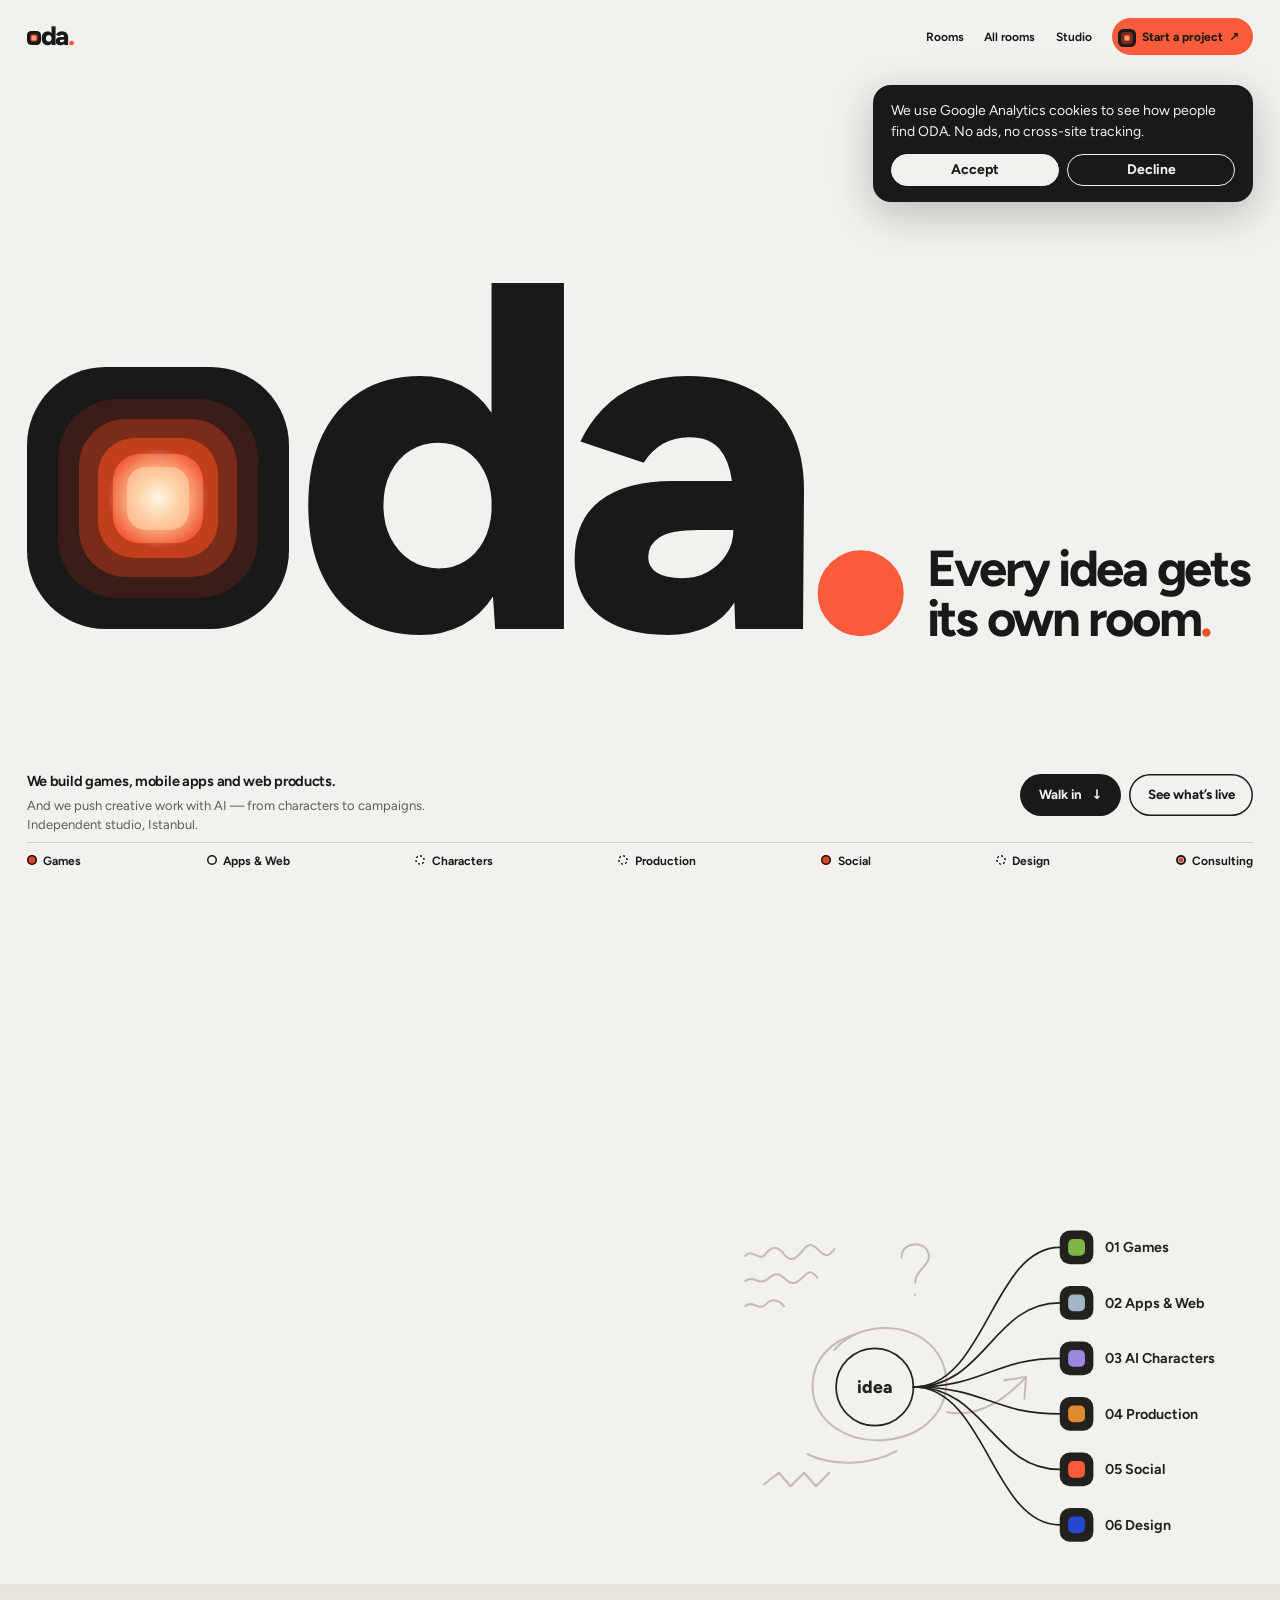
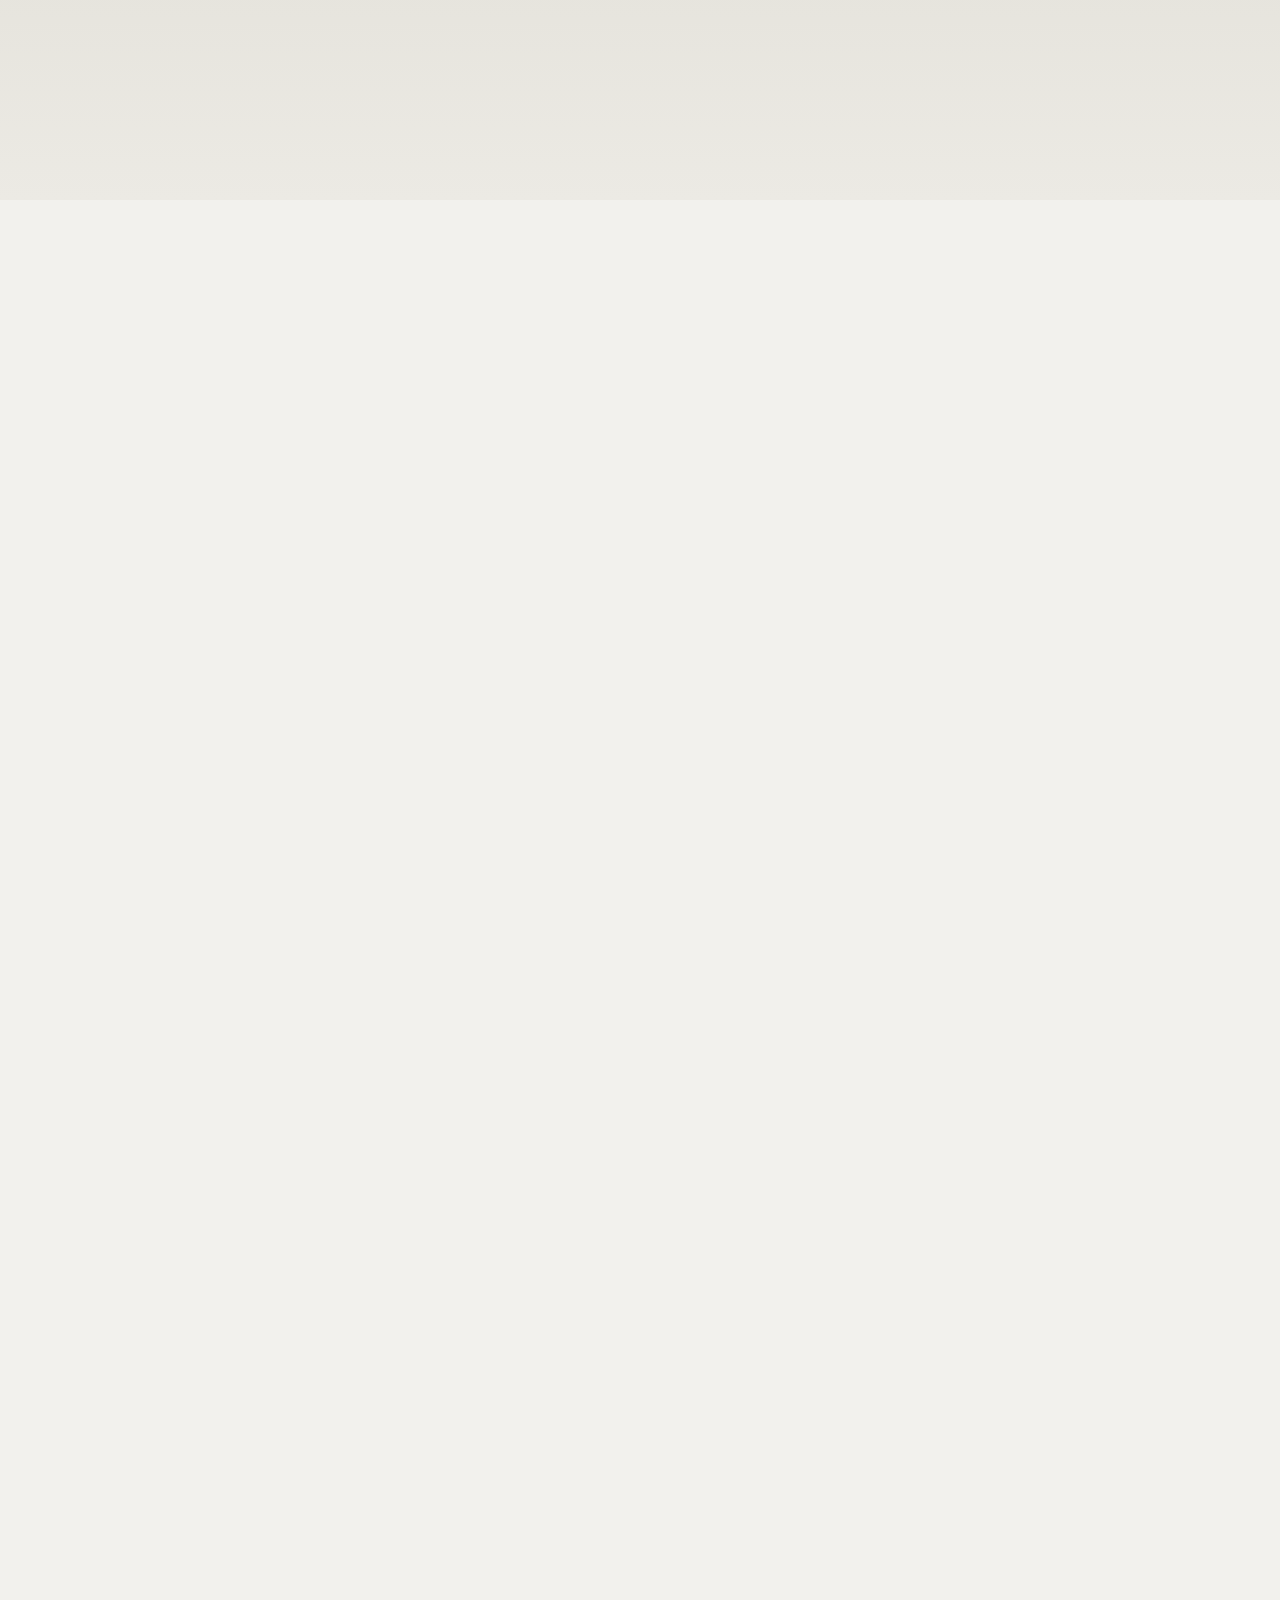
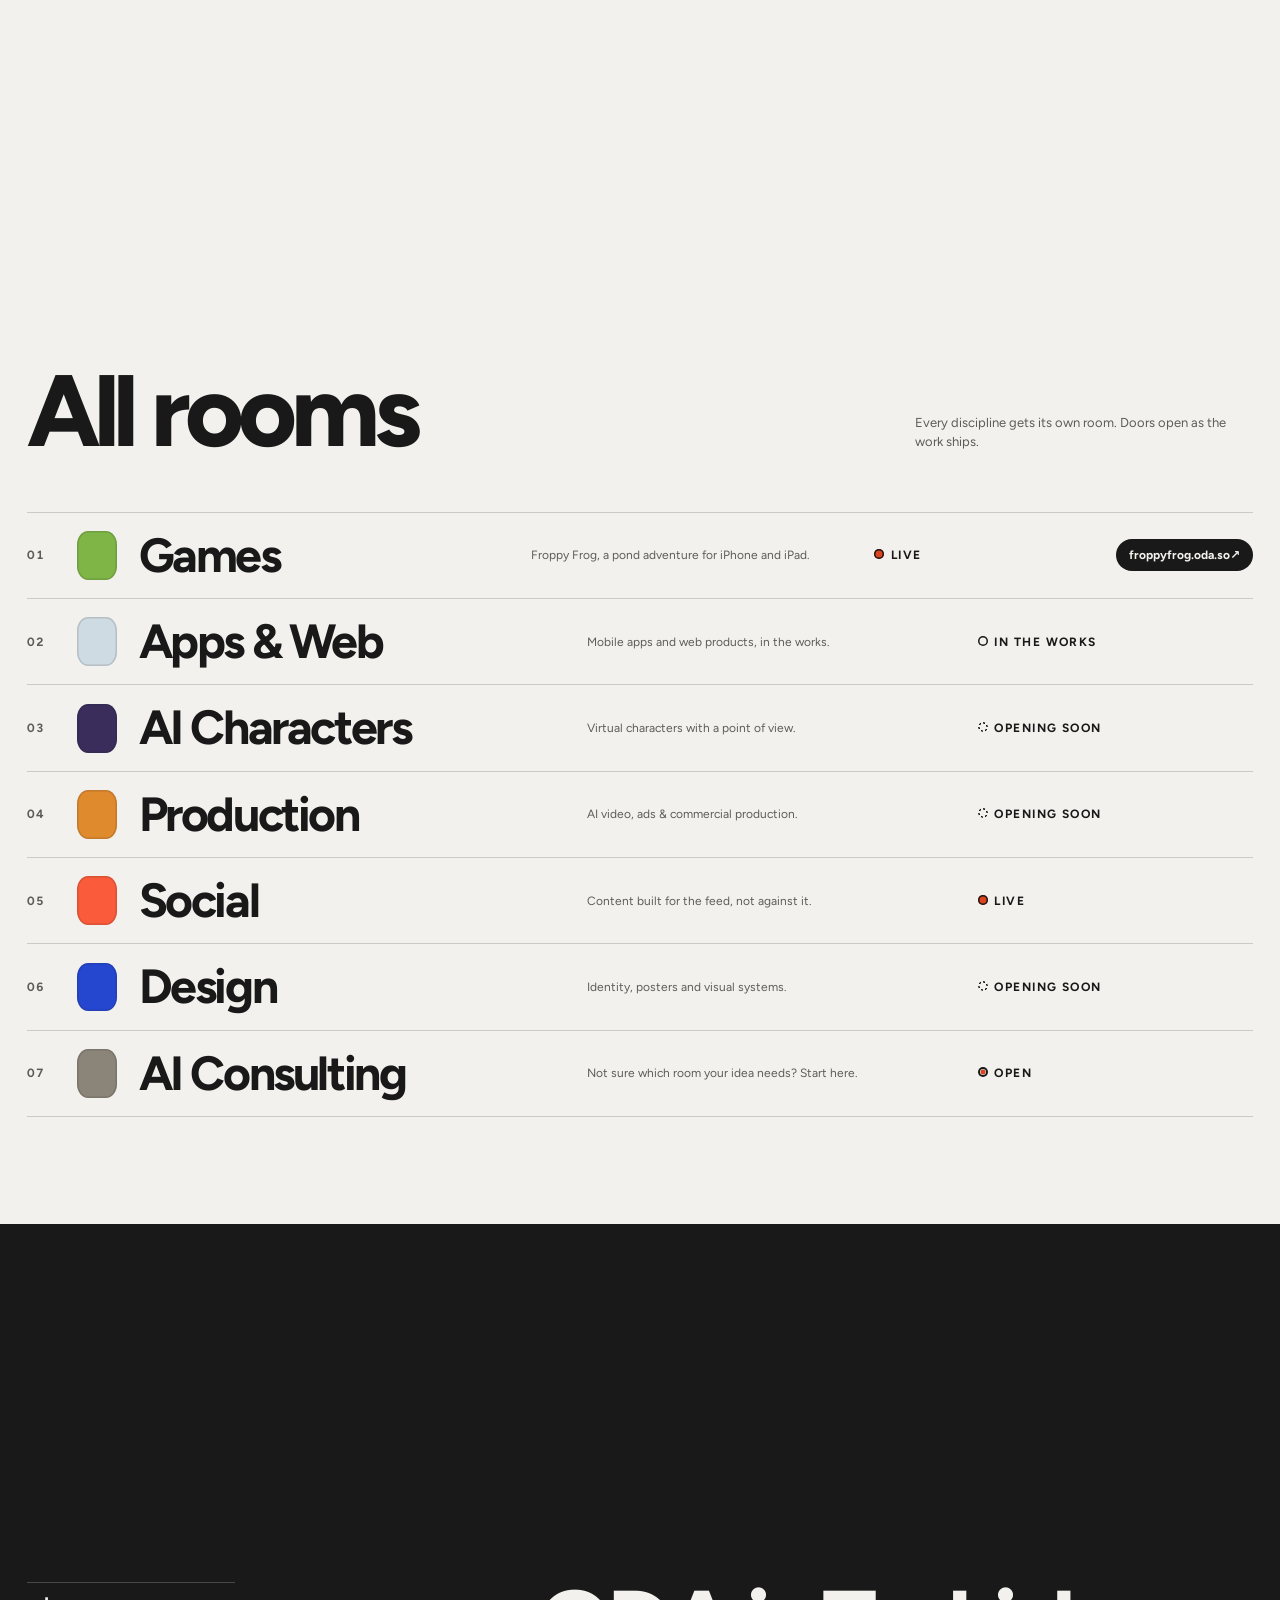
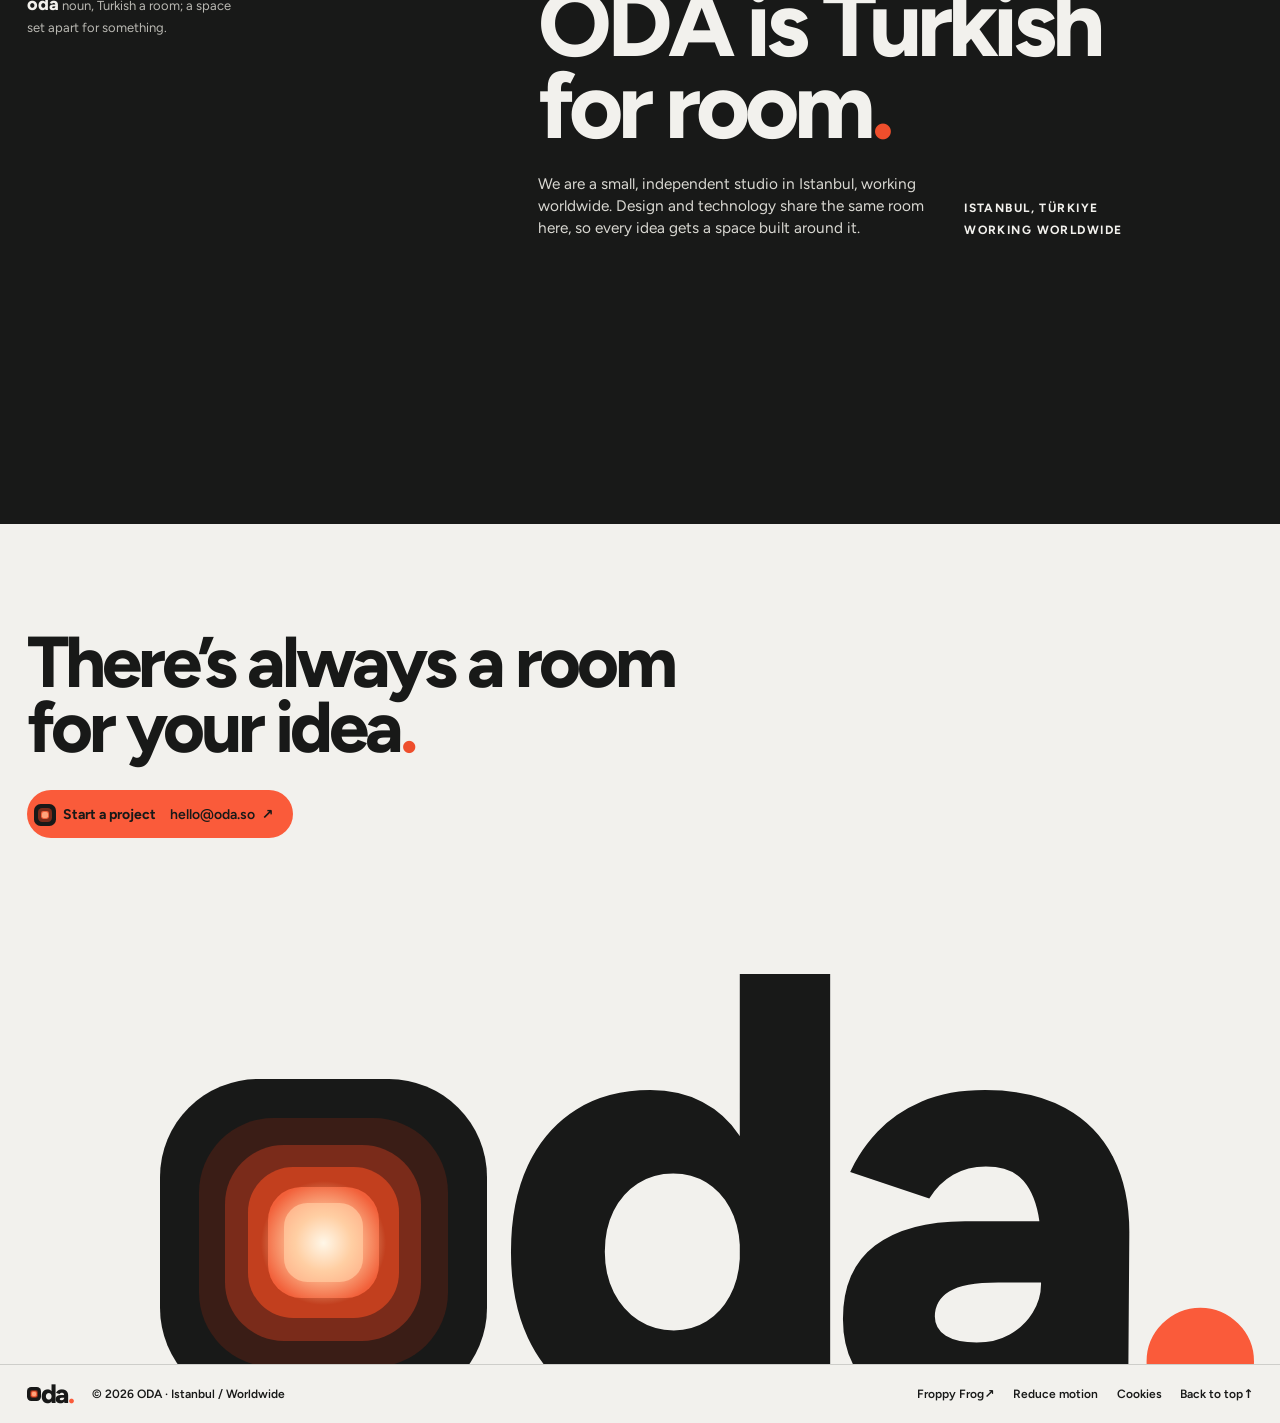
==== commit 6b9c28eb: "Add cookie consent banner for Google Analytics Accept grants analytics_storage, Decline keeps it den" ====
--- a/index.html
+++ b/index.html
@@ -3,6 +3,8 @@
   <head>
     <meta charset="utf-8" />
     <meta name="viewport" content="width=device-width, initial-scale=1, viewport-fit=cover" />
+    <script>window.dataLayer=window.dataLayer||[];function gtag(){dataLayer.push(arguments);}var odaC;try{odaC=localStorage.getItem('oda-consent')}catch(e){}gtag('consent','default',{ad_storage:'denied',ad_user_data:'denied',ad_personalization:'denied',analytics_storage:odaC==='granted'?'granted':'denied'});gtag('js',new Date());gtag('config','G-FPZPVMTZCR');</script>
+    <script async src="https://www.googletagmanager.com/gtag/js?id=G-FPZPVMTZCR"></script>
     <title>ODA — Every idea gets its own room</title>
     <meta name="description" content="ODA is an independent studio in Istanbul building games, mobile apps and web products, and making creative work with AI." />
     <link rel="canonical" href="https://oda.so/" />
@@ -175,7 +177,7 @@
               <p class="note" data-fit>We run channels end to end — concept, production, posting and growth.</p>
               <!-- Stats render from data-value only. An empty data-value renders nothing: add a verified number here, never an estimate. -->
               <div class="stats" data-fit>
-                <div class="stat" data-stat="views-yalla" data-value="2500000" data-label="views" data-caption="on @yalla.mubarak"></div>
+                <div class="stat" data-stat="views-yalla" data-value="4000000" data-label="views" data-caption="on @yalla.mubarak"></div>
                 <div class="stat" data-stat="accounts" data-value="" data-label="accounts managed"></div>
                 <div class="stat" data-stat="followers" data-value="" data-label="followers across accounts"></div>
                 <div class="stat" data-stat="views-total" data-value="" data-label="views across accounts"></div>
@@ -245,7 +247,12 @@
 
     <footer class="foot">
       <div class="foot-l" data-fit><a class="mark" href="#top" aria-label="ODA home"><span class="door-o sm" aria-hidden="true"><i></i><i></i><i></i><i></i><i></i><i></i><b></b></span><span aria-hidden="true">da<span class="dot">.</span></span></a><span>© 2026 ODA · Istanbul / Worldwide</span></div>
-      <div class="foot-r" data-fit><a href="https://froppyfrog.oda.so/" target="_blank" rel="noopener">Froppy Frog <span aria-hidden="true">↗</span><span class="vh"> (opens in a new tab)</span></a><button class="rm" type="button" aria-pressed="false" data-rm>Reduce motion</button><a href="#top">Back to top <span aria-hidden="true">↑</span></a></div>
+      <div class="foot-r" data-fit><a href="https://froppyfrog.oda.so/" target="_blank" rel="noopener">Froppy Frog <span aria-hidden="true">↗</span><span class="vh"> (opens in a new tab)</span></a><button class="rm" type="button" aria-pressed="false" data-rm>Reduce motion</button><button class="rm" type="button" data-consent-open>Cookies</button><a href="#top">Back to top <span aria-hidden="true">↑</span></a></div>
     </footer>
+      <section class="consent" role="region" aria-label="Cookie consent" data-consent hidden>
+      <p>We use Google Analytics cookies to see how people find ODA. No ads, no cross-site tracking.</p>
+      <div class="consent-b"><button type="button" data-consent-set="granted">Accept</button><button type="button" data-consent-set="denied">Decline</button></div>
+    </section>
+    <script>(function(){var b=document.querySelector('[data-consent]');if(!b)return;function g(){try{return localStorage.getItem('oda-consent')}catch(e){return null}}function set(v){try{localStorage.setItem('oda-consent',v)}catch(e){}if(window.gtag)gtag('consent','update',{analytics_storage:v});b.hidden=true}if(!g())b.hidden=false;b.addEventListener('click',function(e){var t=e.target.closest('[data-consent-set]');if(t)set(t.getAttribute('data-consent-set'))});var o=document.querySelector('[data-consent-open]');if(o)o.addEventListener('click',function(){b.hidden=false;var f=b.querySelector('button');if(f)f.focus()})})();</script>
   </body>
 </html>
--- a/styles.css
+++ b/styles.css
@@ -164,11 +164,11 @@
 .a-minor,.a-major{position:absolute;inset:0;background:linear-gradient(90deg,#15202c0e 1px,#0000 0) 0 0/.5rem .5rem,linear-gradient(#15202c0e 1px,#0000 0) 0 0/.5rem .5rem;clip-path:inset(0 calc(100% - var(--e,1)*100%) 0 0)}
 .a-major{background-size:4rem 4rem;background-image:linear-gradient(90deg,#15202c21 1px,#0000 0),linear-gradient(#15202c21 1px,#0000 0);clip-path:inset(0 0 calc(100% - var(--e,1)*100%) 0)}
 .a-slots{position:absolute;inset:0;display:flex;align-items:center;justify-content:center;gap:4cqw;color:#15202c}
-.slot{--p:clamp(0,calc(var(--e,1)*1.9 - var(--k)*.3),1);position:relative;z-index:1;width:min(24cqw,38cqh);aspect-ratio:1;font-style:normal}
+.slot{--p:clamp(0,calc(var(--e,1)*1.9 - var(--k)*.3),1);position:relative;z-index:1;width:min(26.5cqw,46cqh);aspect-ratio:1;font-style:normal}
 .slot-o,.slot-o:before,.slot-o:after{position:absolute;inset:0;border:1.5px solid;border-radius:30%;clip-path:inset(0 0 calc((1 - var(--p))*100%) 0)}
 .slot-o:before,.slot-o:after{content:"";inset:16% 14% 12% 18%;border-radius:24%;border-style:dashed}
 .slot-o:after{inset:32% 28% 24% 34%;border-style:solid;background:#15202c14}
-.slot:last-child{width:min(31cqw,49cqh);aspect-ratio:1.3}
+.slot:last-child{width:min(34cqw,59cqh);aspect-ratio:1.3}
 .slot:last-child .slot-o{border-radius:7%}
 .slot:last-child .slot-o:before{inset:16% 0 auto;height:0;border-width:1.5px 0 0;border-style:solid;border-radius:0}
 .slot:last-child .slot-o:after{inset:6% auto auto 5%;width:16%;height:5%;border:0;background:radial-gradient(circle,#15202c 35%,#0000 40%) 0 0/33.3% 100%}
@@ -316,3 +316,4 @@
 @media (prefers-reduced-motion:no-preference){html:not(.rmo){scroll-behavior:smooth}}
 @media (min-width:700px),(orientation:landscape){.hero-side>.sub{translate:0 max(0px,calc(50% - max(var(--hit),4rem)/2))}}
 @media (orientation:landscape) and (max-height:600px){.hero-side{padding-bottom:calc(1.5rem + 12px)}}
+.consent{position:fixed;z-index:70;right:var(--g);top:calc(var(--hd) + 12px);max-width:min(380px,calc(100vw - 2*var(--g)));padding:16px 18px;border-radius:18px;background:var(--ink);color:var(--paper);font-size:14px;line-height:1.45;box-shadow:0 12px 40px #18191840}.consent[hidden]{display:none}.consent p{margin:0 0 12px}.consent-b{display:flex;gap:8px}.consent-b button{flex:1;min-height:var(--hit);border:1.5px solid var(--paper);border-radius:99px;background:none;color:var(--paper);font:inherit;font-weight:700;cursor:pointer}.consent-b button:first-child{background:var(--paper);color:var(--ink)}.consent-b button:focus-visible{outline:2px solid var(--coral);outline-offset:2px}@media (max-width:699px){.consent{left:var(--g);right:var(--g);top:auto;bottom:max(16px,env(safe-area-inset-bottom));max-width:none}}
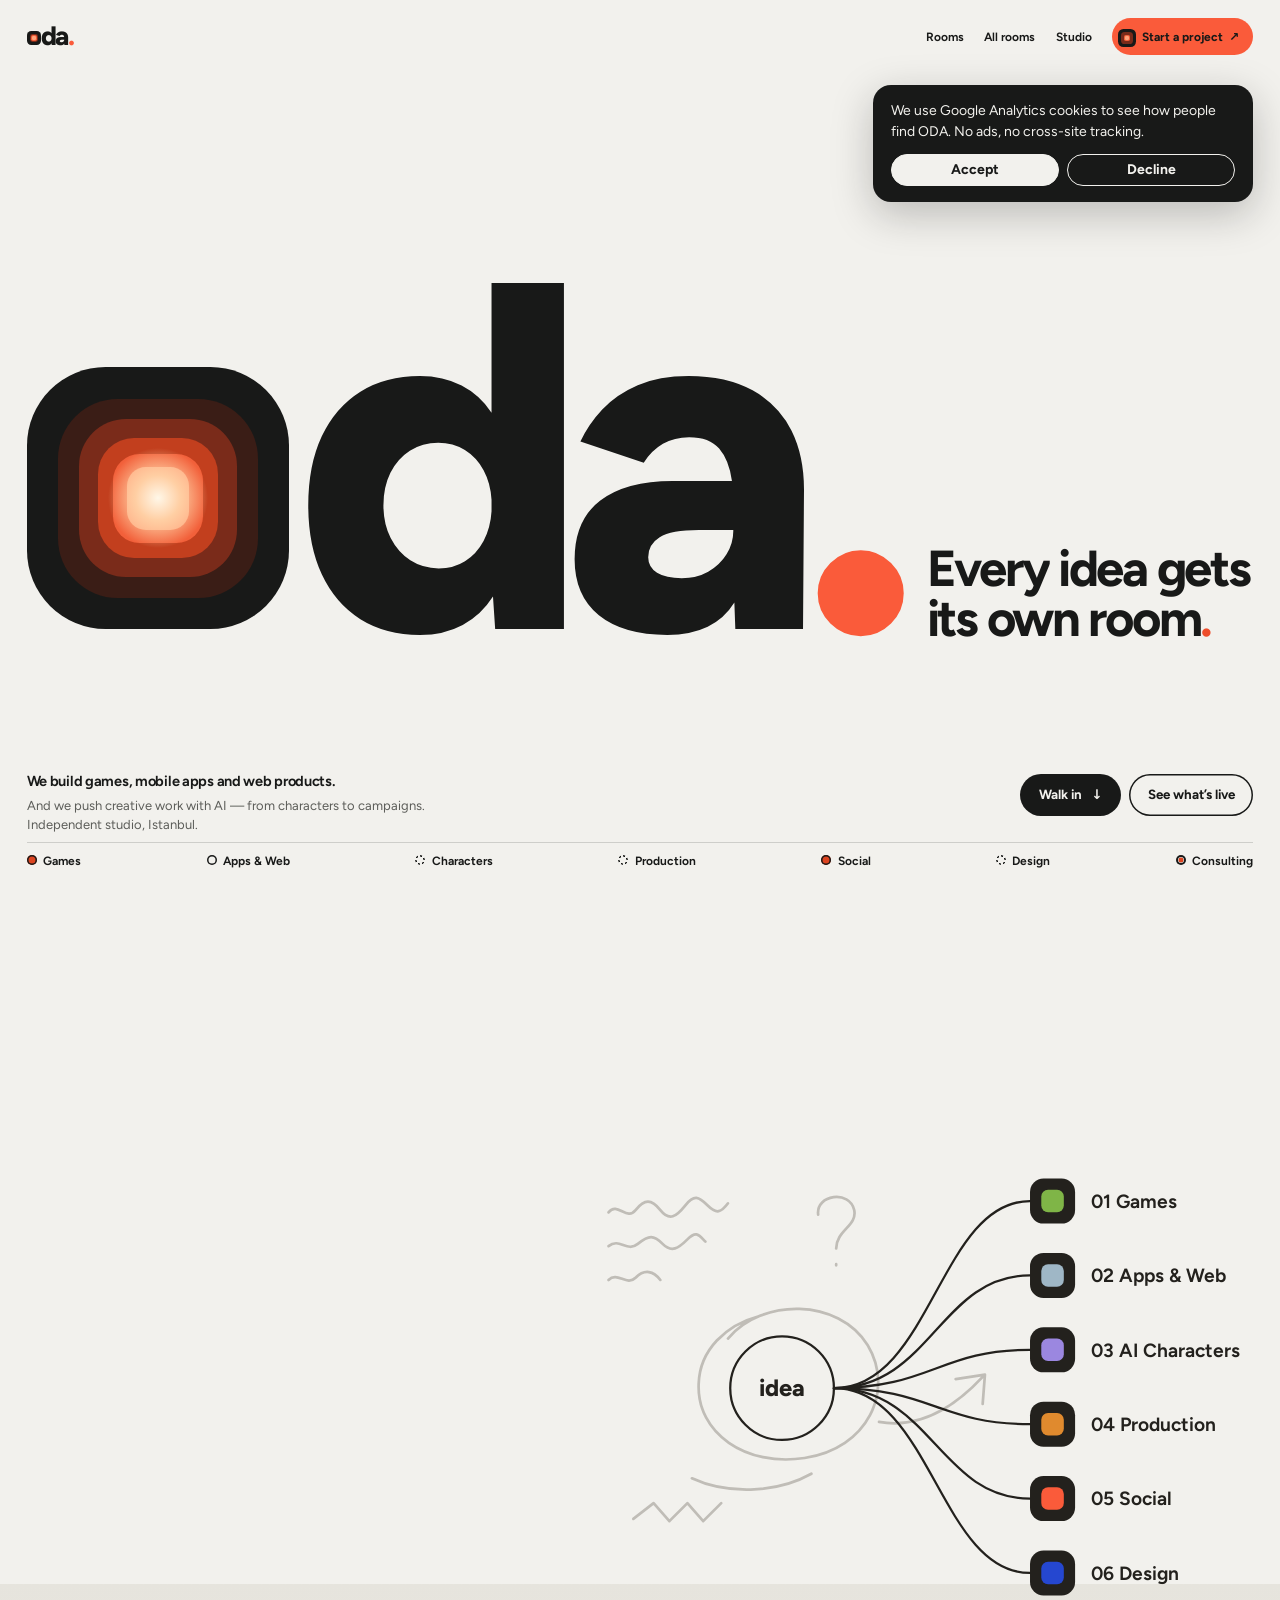
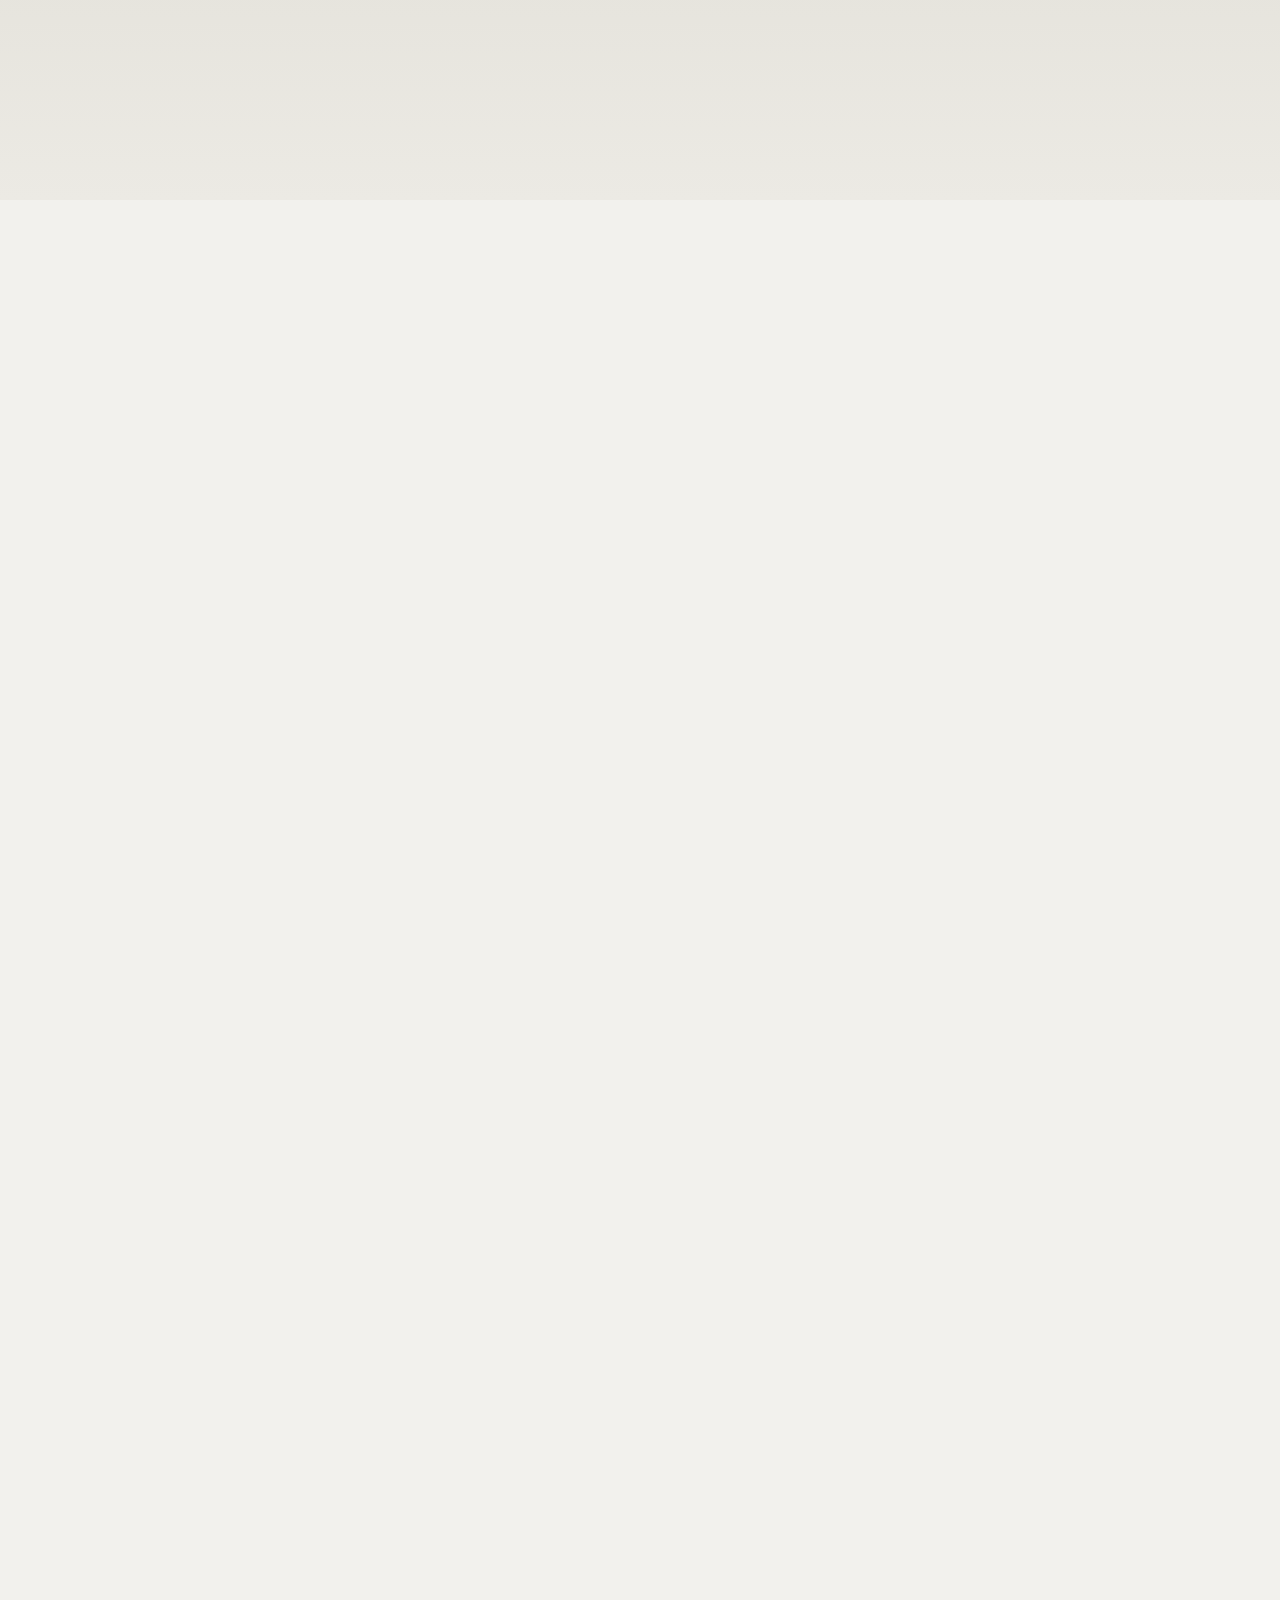
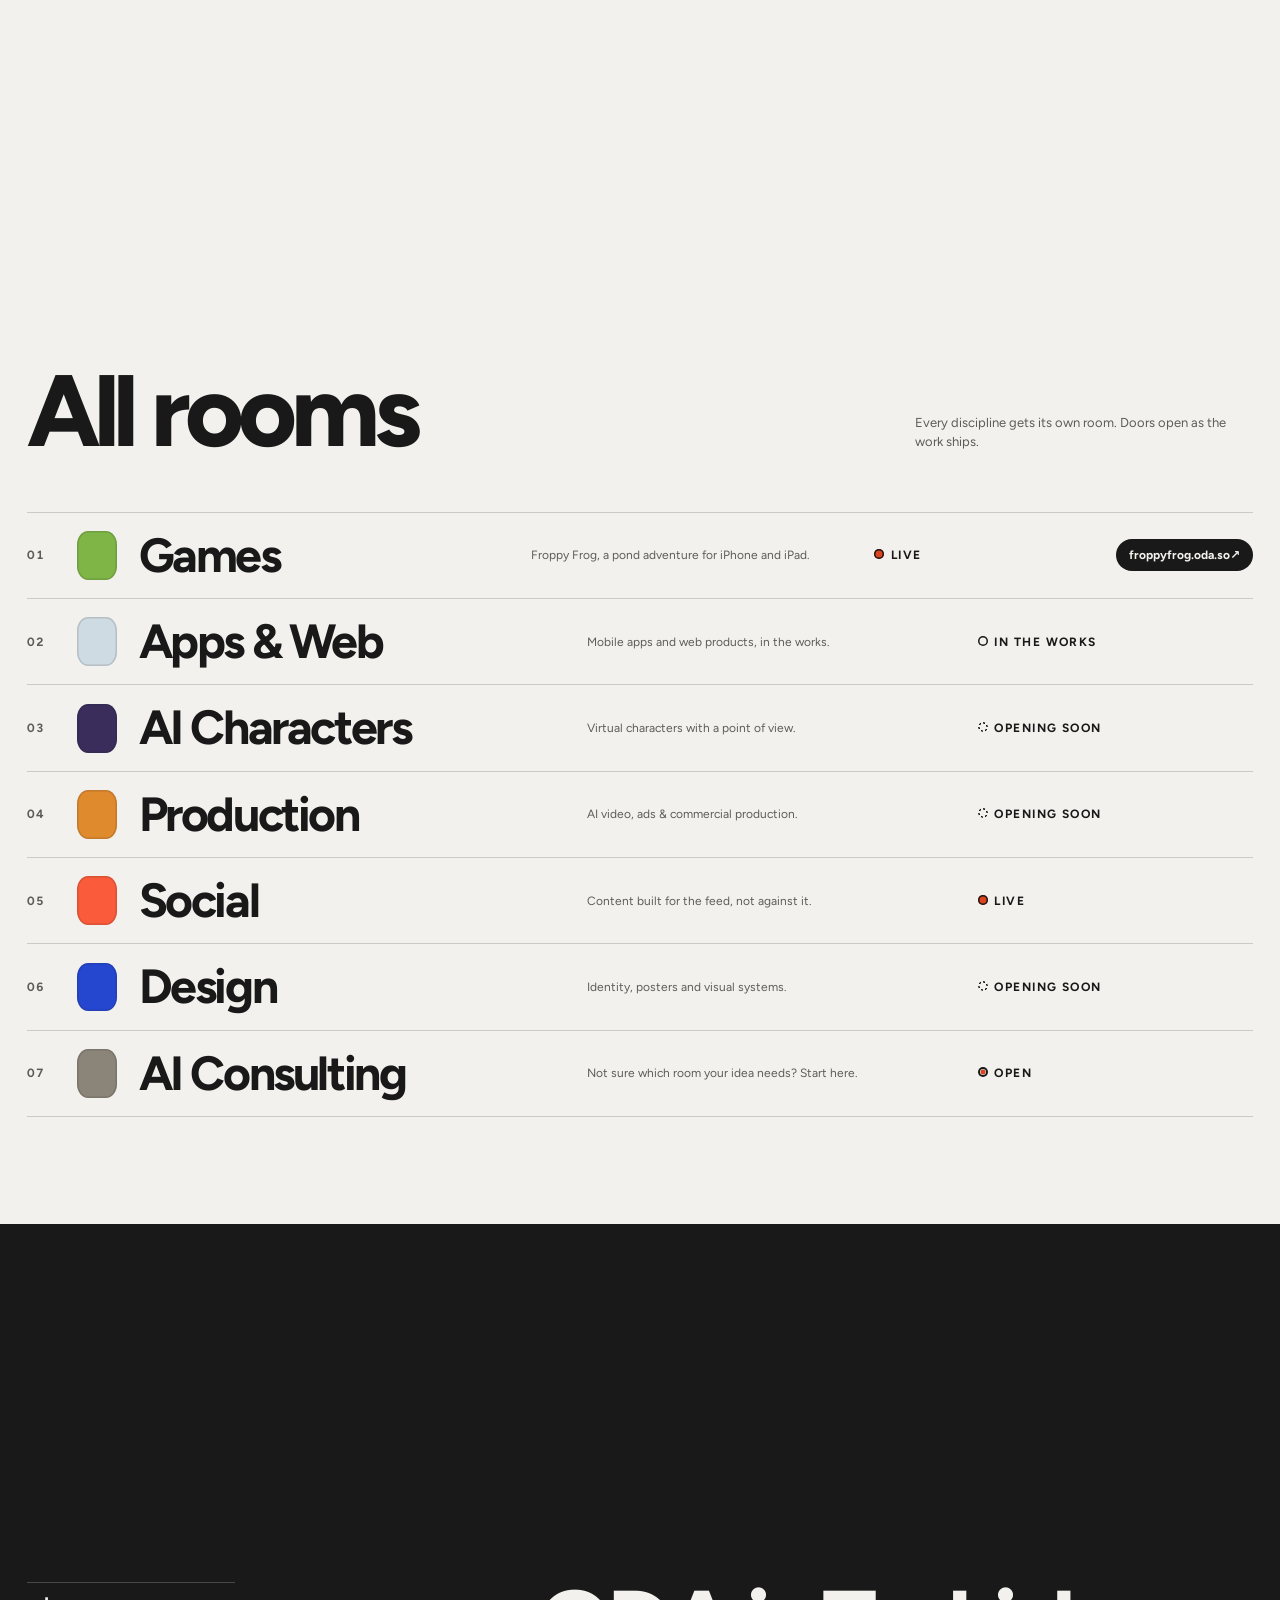
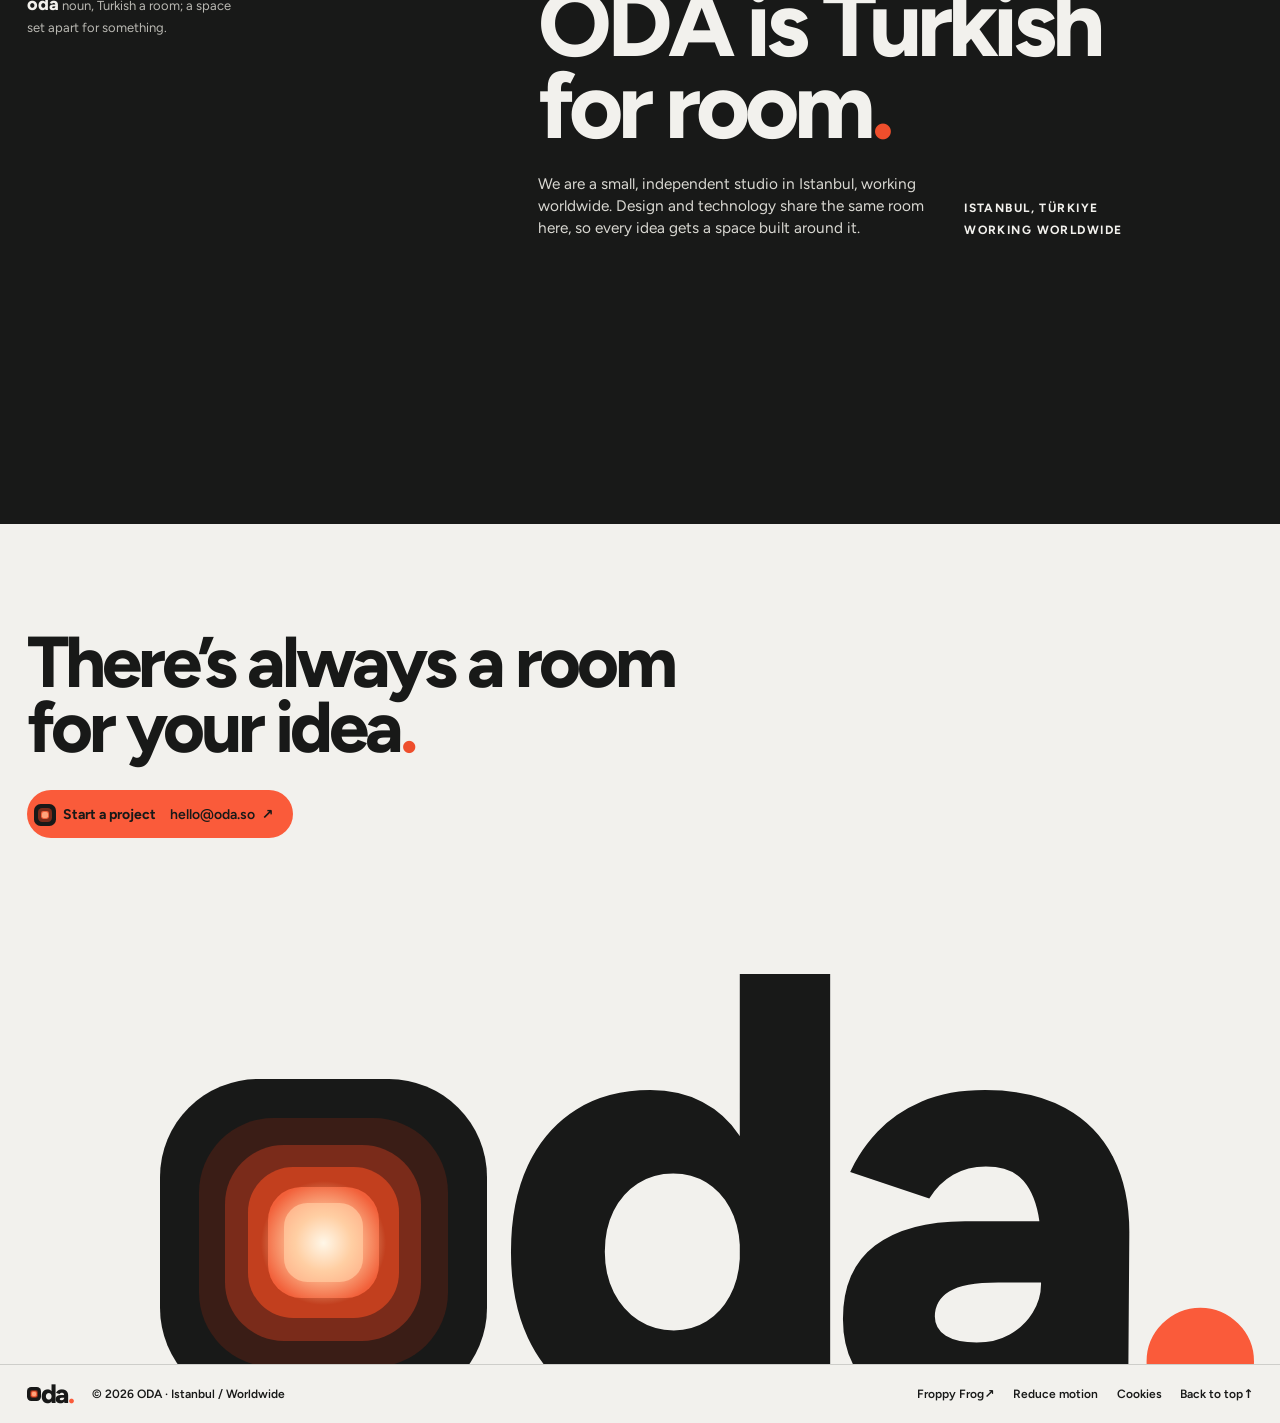
==== commit f695edb0: "Enlarge AI Consulting diagram; drop focus ring on programmatic heading focus Co-Authored-By: Claude " ====
--- a/index.html
+++ b/index.html
@@ -206,7 +206,7 @@
               <div class="ly k-paper" data-d="1"></div>
             </div>
             <div class="room-front">
-              <div class="ly" data-d=".9" data-py="2" data-x="30" aria-hidden="true"><div class="aa"><svg class="k-map" data-ob data-fit viewBox="0 0 640 440" aria-hidden="true"><g class="k-sk" fill="none" stroke="#6f695f" stroke-width="2.4" stroke-linecap="round" stroke-linejoin="round"><path pathLength="1" d="M142 176c30-36 98-36 124 6 24 40 0 92-56 100-52 8-96-22-94-66 1-30 24-52 54-60"/><path pathLength="1" d="M36 64c8-10 16 8 24-2s14-10 22 0 14 6 22-4 12-8 20 0 12 6 18-2"/><path pathLength="1" d="M36 94c10-8 16 6 26-2s14-8 22 0 14 4 22-4 10-4 16 2"/><path pathLength="1" d="M36 124c8-8 16 6 24-2s16-6 22 2"/><path pathLength="1" d="M222 66c-2-18 28-22 32-4 3 14-16 18-16 34m0 14v1"/><path pathLength="1" d="M276 250c34 6 64-10 92-40m-24 2 26-4-2 26"/><path pathLength="1" d="M58 336l18-14 14 16 16-16 14 16 16-16"/><path pathLength="1" d="M110 300c30 14 74 14 106-4"/></g><g class="k-st" fill="none" stroke="#23211d" stroke-width="2" stroke-linecap="round"><circle pathLength="1" cx="190" cy="220" r="46"/><path pathLength="1" d="M236 220C322 220 330 54 410 54"/><path pathLength="1" d="M236 220C322 220 330 120 410 120"/><path pathLength="1" d="M236 220C322 220 330 186 410 186"/><path pathLength="1" d="M236 220C322 220 330 252 410 252"/><path pathLength="1" d="M236 220C322 220 330 318 410 318"/><path pathLength="1" d="M236 220C322 220 330 384 410 384"/></g><text class="k-idea" x="190" y="227" text-anchor="middle">idea</text><g class="k-d" style="--k:1"><rect x="410" y="34" width="40" height="40" rx="12" fill="#23211d"/><rect x="420" y="44" width="20" height="20" rx="6" fill="#7fb547"/><text class="k-lb" x="464" y="60">01 Games</text></g><g class="k-d" style="--k:2"><rect x="410" y="100" width="40" height="40" rx="12" fill="#23211d"/><rect x="420" y="110" width="20" height="20" rx="6" fill="#9fb7c6"/><text class="k-lb" x="464" y="126">02 Apps &amp; Web</text></g><g class="k-d" style="--k:3"><rect x="410" y="166" width="40" height="40" rx="12" fill="#23211d"/><rect x="420" y="176" width="20" height="20" rx="6" fill="#9b87e0"/><text class="k-lb" x="464" y="192">03 AI Characters</text></g><g class="k-d" style="--k:4"><rect x="410" y="232" width="40" height="40" rx="12" fill="#23211d"/><rect x="420" y="242" width="20" height="20" rx="6" fill="#e08a2e"/><text class="k-lb" x="464" y="258">04 Production</text></g><g class="k-d" style="--k:5"><rect x="410" y="298" width="40" height="40" rx="12" fill="#23211d"/><rect x="420" y="308" width="20" height="20" rx="6" fill="#fa5b3a"/><text class="k-lb" x="464" y="324">05 Social</text></g><g class="k-d" style="--k:6"><rect x="410" y="364" width="40" height="40" rx="12" fill="#23211d"/><rect x="420" y="374" width="20" height="20" rx="6" fill="#2547d0"/><text class="k-lb" x="464" y="390">06 Design</text></g></svg></div></div>
+              <div class="ly" data-d=".9" data-py="2" data-x="30" aria-hidden="true"><div class="aa"><svg class="k-map" data-ob data-fit viewBox="24 22 584 394" aria-hidden="true"><g class="k-sk" fill="none" stroke="#6f695f" stroke-width="2.4" stroke-linecap="round" stroke-linejoin="round"><path pathLength="1" d="M142 176c30-36 98-36 124 6 24 40 0 92-56 100-52 8-96-22-94-66 1-30 24-52 54-60"/><path pathLength="1" d="M36 64c8-10 16 8 24-2s14-10 22 0 14 6 22-4 12-8 20 0 12 6 18-2"/><path pathLength="1" d="M36 94c10-8 16 6 26-2s14-8 22 0 14 4 22-4 10-4 16 2"/><path pathLength="1" d="M36 124c8-8 16 6 24-2s16-6 22 2"/><path pathLength="1" d="M222 66c-2-18 28-22 32-4 3 14-16 18-16 34m0 14v1"/><path pathLength="1" d="M276 250c34 6 64-10 92-40m-24 2 26-4-2 26"/><path pathLength="1" d="M58 336l18-14 14 16 16-16 14 16 16-16"/><path pathLength="1" d="M110 300c30 14 74 14 106-4"/></g><g class="k-st" fill="none" stroke="#23211d" stroke-width="2" stroke-linecap="round"><circle pathLength="1" cx="190" cy="220" r="46"/><path pathLength="1" d="M236 220C322 220 330 54 410 54"/><path pathLength="1" d="M236 220C322 220 330 120 410 120"/><path pathLength="1" d="M236 220C322 220 330 186 410 186"/><path pathLength="1" d="M236 220C322 220 330 252 410 252"/><path pathLength="1" d="M236 220C322 220 330 318 410 318"/><path pathLength="1" d="M236 220C322 220 330 384 410 384"/></g><text class="k-idea" x="190" y="227" text-anchor="middle">idea</text><g class="k-d" style="--k:1"><rect x="410" y="34" width="40" height="40" rx="12" fill="#23211d"/><rect x="420" y="44" width="20" height="20" rx="6" fill="#7fb547"/><text class="k-lb" x="464" y="60">01 Games</text></g><g class="k-d" style="--k:2"><rect x="410" y="100" width="40" height="40" rx="12" fill="#23211d"/><rect x="420" y="110" width="20" height="20" rx="6" fill="#9fb7c6"/><text class="k-lb" x="464" y="126">02 Apps &amp; Web</text></g><g class="k-d" style="--k:3"><rect x="410" y="166" width="40" height="40" rx="12" fill="#23211d"/><rect x="420" y="176" width="20" height="20" rx="6" fill="#9b87e0"/><text class="k-lb" x="464" y="192">03 AI Characters</text></g><g class="k-d" style="--k:4"><rect x="410" y="232" width="40" height="40" rx="12" fill="#23211d"/><rect x="420" y="242" width="20" height="20" rx="6" fill="#e08a2e"/><text class="k-lb" x="464" y="258">04 Production</text></g><g class="k-d" style="--k:5"><rect x="410" y="298" width="40" height="40" rx="12" fill="#23211d"/><rect x="420" y="308" width="20" height="20" rx="6" fill="#fa5b3a"/><text class="k-lb" x="464" y="324">05 Social</text></g><g class="k-d" style="--k:6"><rect x="410" y="364" width="40" height="40" rx="12" fill="#23211d"/><rect x="420" y="374" width="20" height="20" rx="6" fill="#2547d0"/><text class="k-lb" x="464" y="390">06 Design</text></g></svg></div></div>
             </div>
             <div class="room-copy">
               <p class="tag" data-fit><span class="tag-n">07</span><span class="badge"></span></p>
--- a/styles.css
+++ b/styles.css
@@ -317,3 +317,5 @@
 @media (min-width:700px),(orientation:landscape){.hero-side>.sub{translate:0 max(0px,calc(50% - max(var(--hit),4rem)/2))}}
 @media (orientation:landscape) and (max-height:600px){.hero-side{padding-bottom:calc(1.5rem + 12px)}}
 .consent{position:fixed;z-index:70;right:var(--g);top:calc(var(--hd) + 12px);max-width:min(380px,calc(100vw - 2*var(--g)));padding:16px 18px;border-radius:18px;background:var(--ink);color:var(--paper);font-size:14px;line-height:1.45;box-shadow:0 12px 40px #18191840}.consent[hidden]{display:none}.consent p{margin:0 0 12px}.consent-b{display:flex;gap:8px}.consent-b button{flex:1;min-height:var(--hit);border:1.5px solid var(--paper);border-radius:99px;background:none;color:var(--paper);font:inherit;font-weight:700;cursor:pointer}.consent-b button:first-child{background:var(--paper);color:var(--ink)}.consent-b button:focus-visible{outline:2px solid var(--coral);outline-offset:2px}@media (max-width:699px){.consent{left:var(--g);right:var(--g);top:auto;bottom:max(16px,env(safe-area-inset-bottom));max-width:none}}
+[tabindex="-1"]:focus{outline:none}
+@media (min-width:1000px) and (min-height:480px){#room-consulting{--ax:1120!important}}
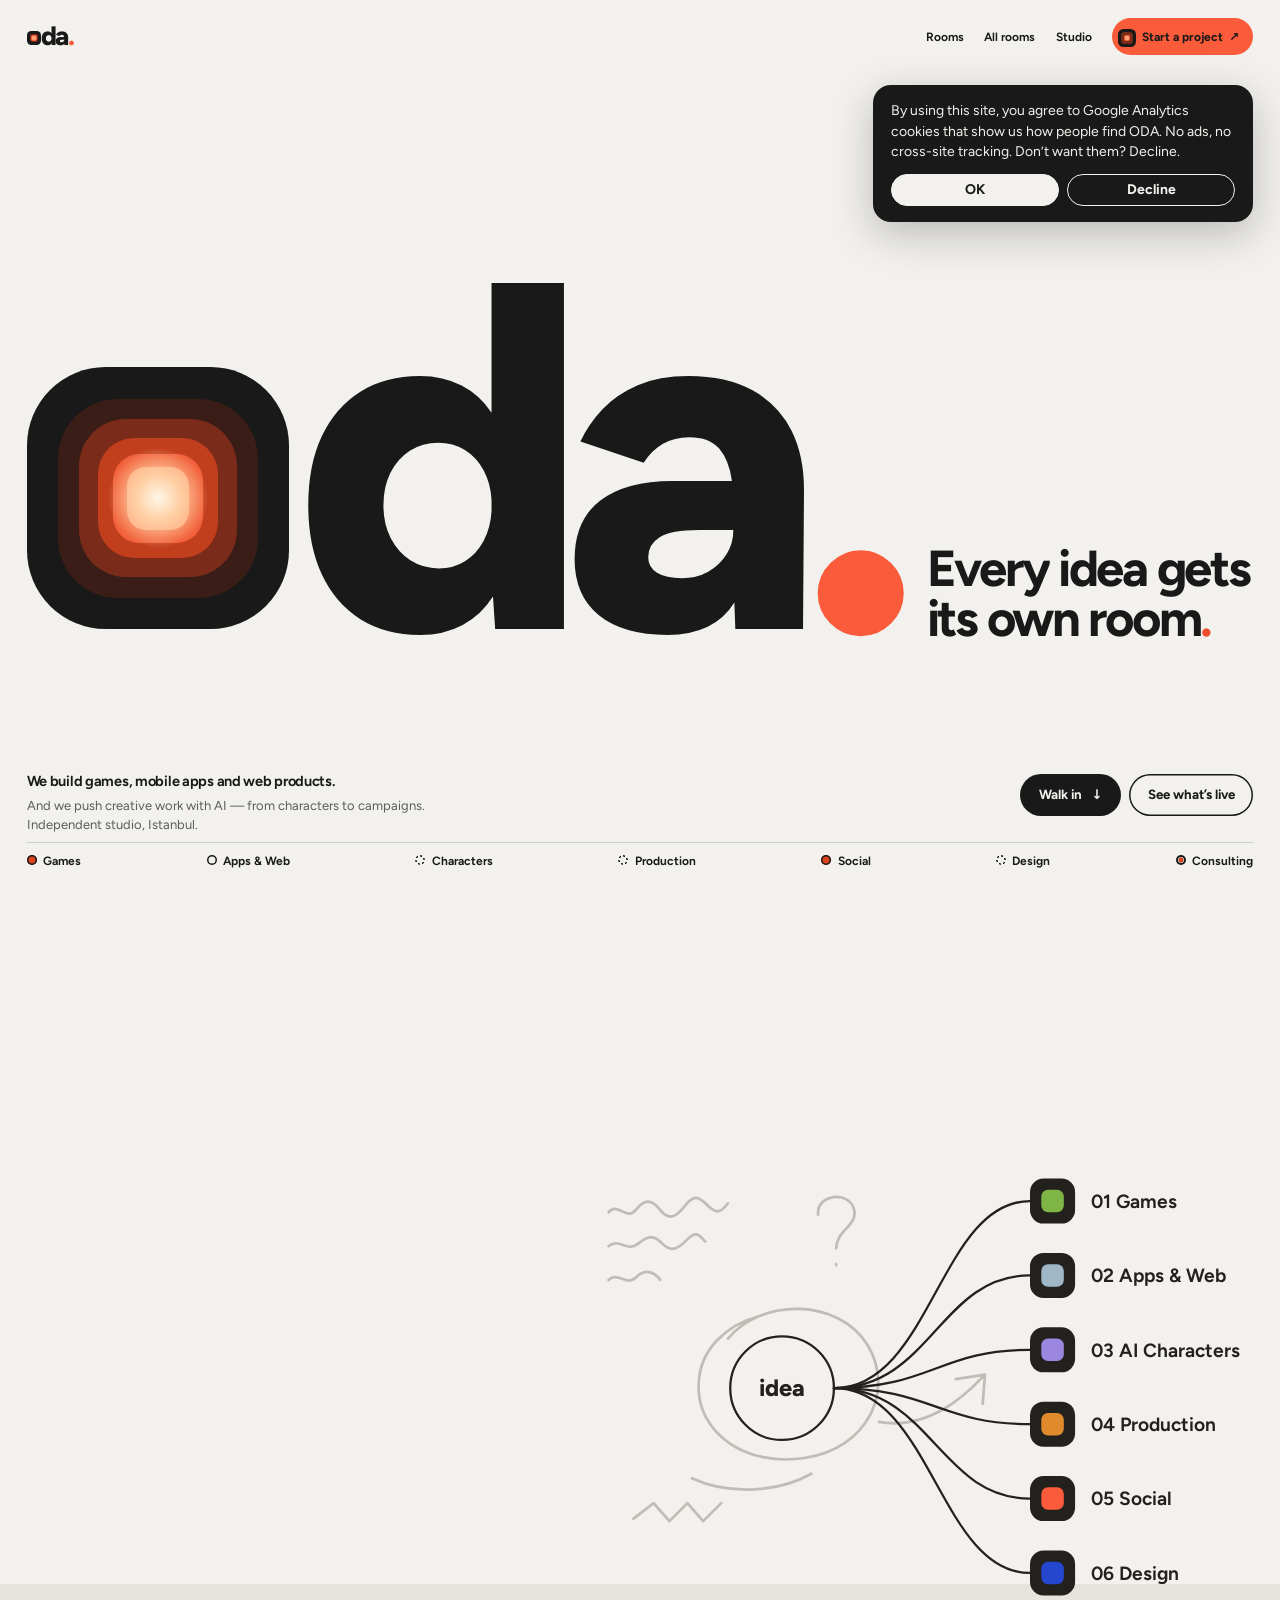
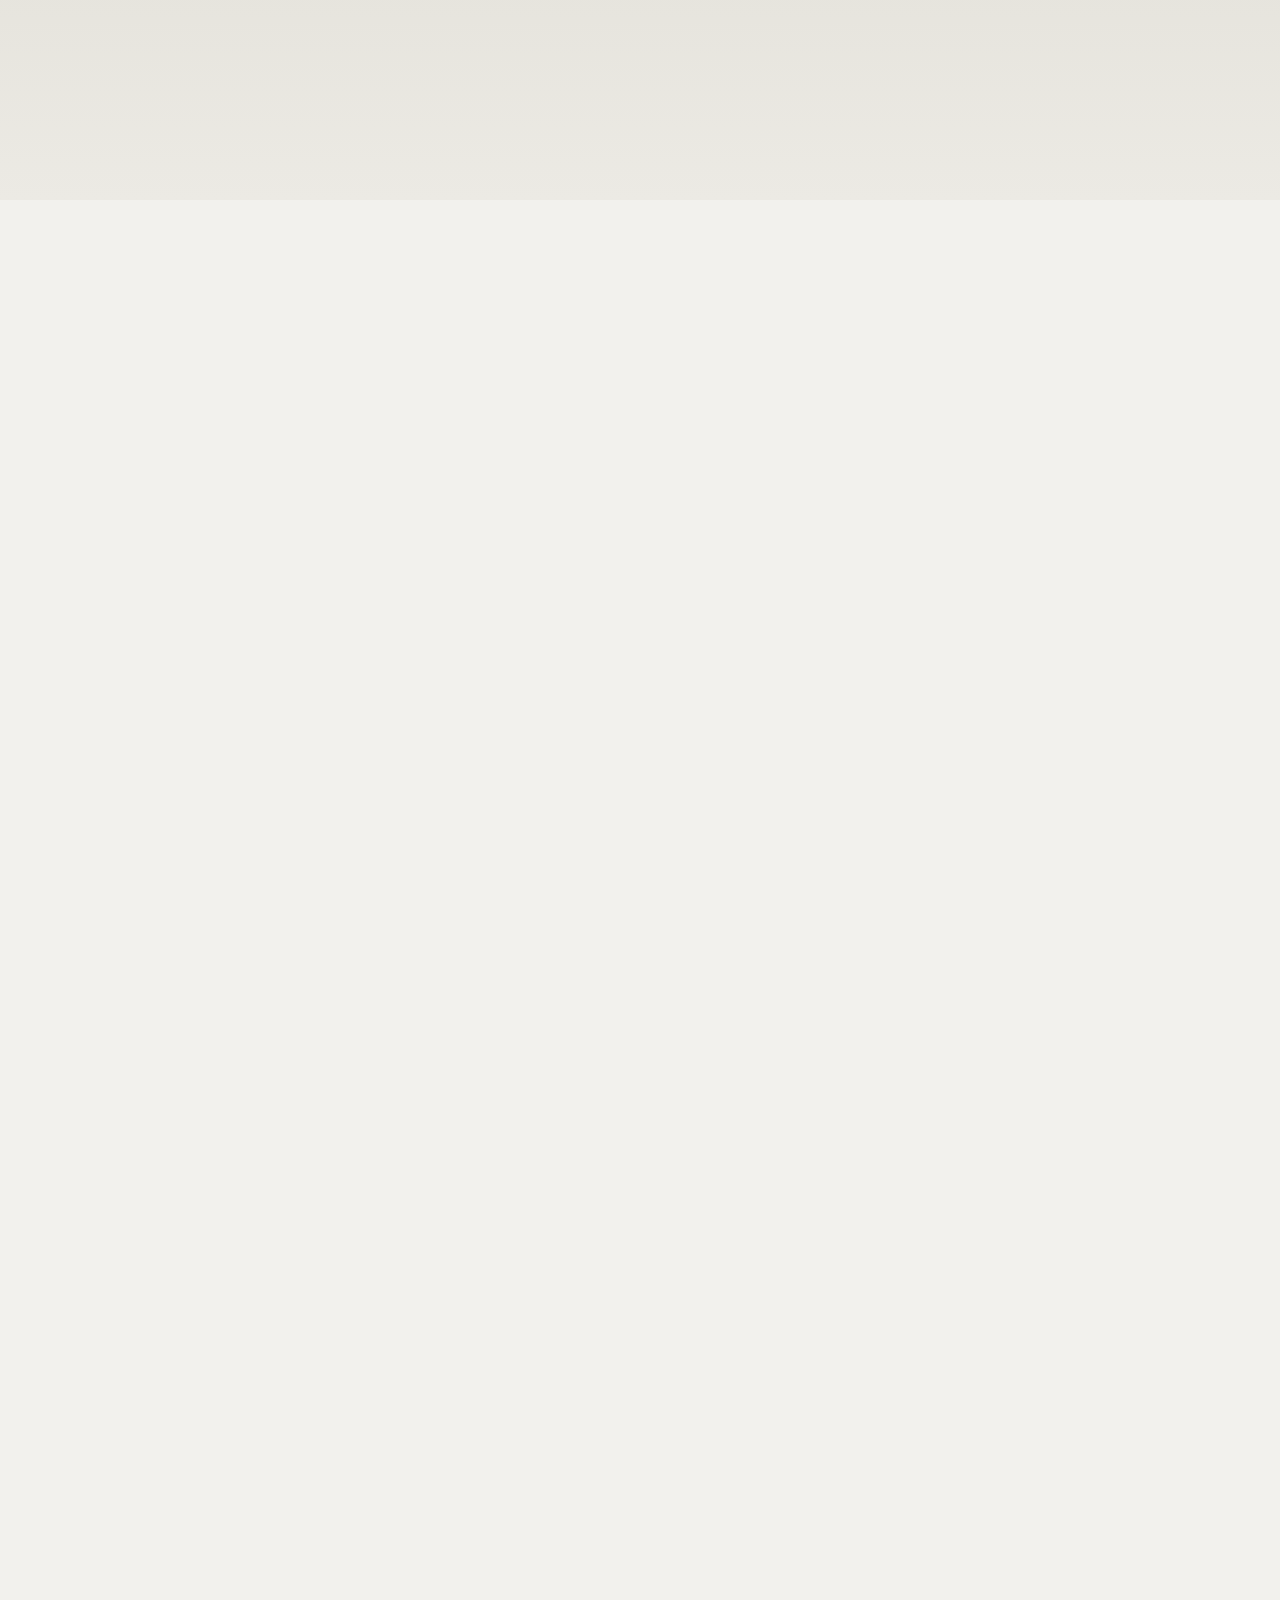
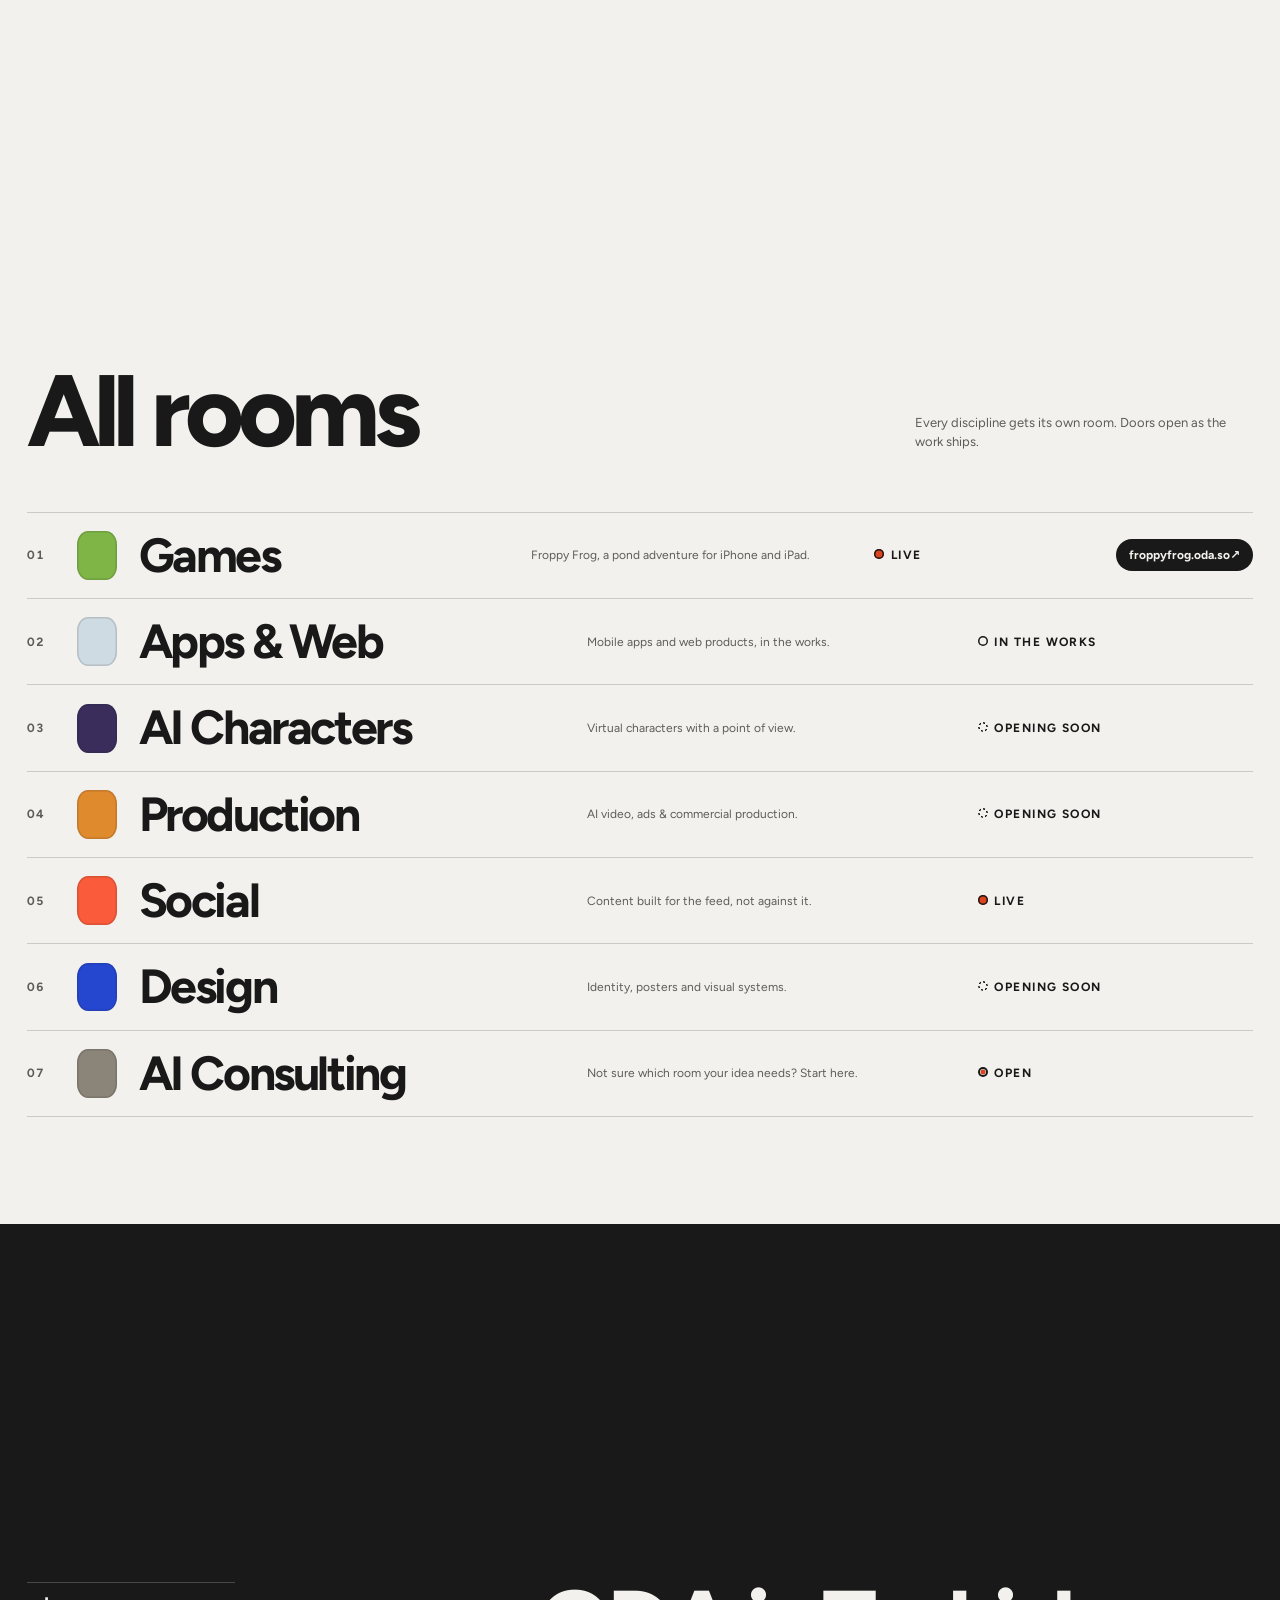
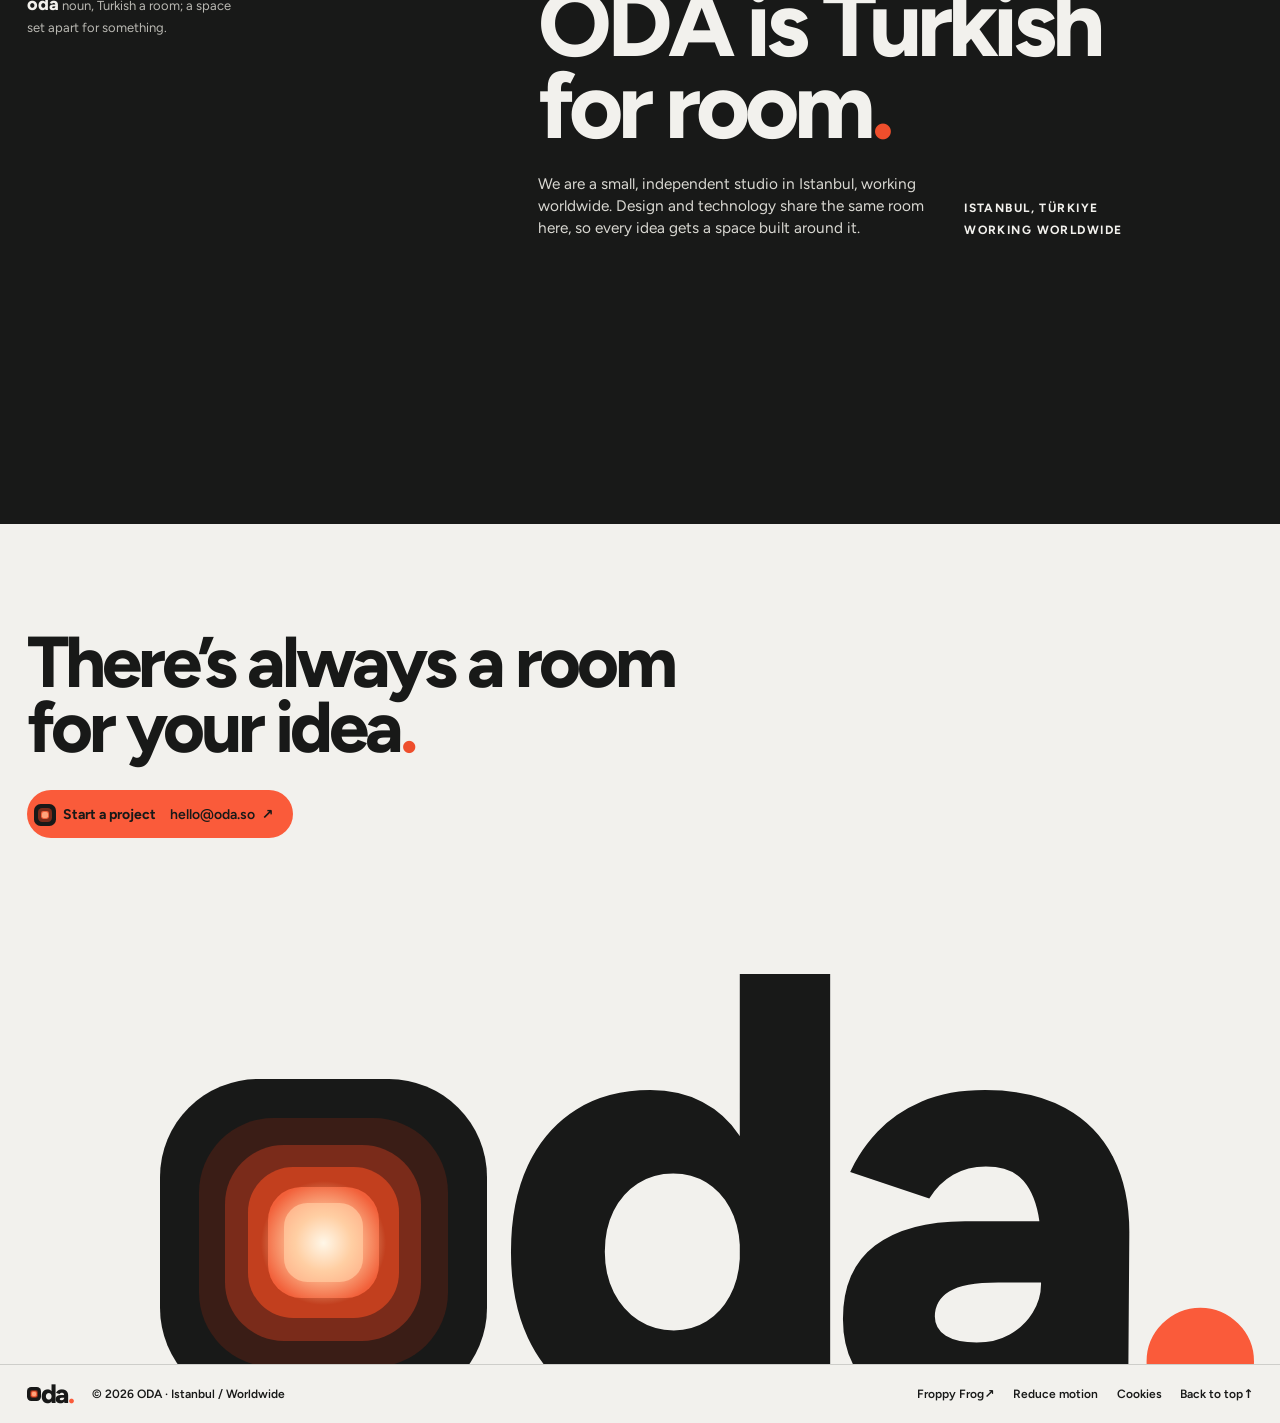
==== commit 79173dce: "Analytics on by default; Decline disables GA and clears _ga cookies Banner now states that using the" ====
--- a/index.html
+++ b/index.html
@@ -3,7 +3,7 @@
   <head>
     <meta charset="utf-8" />
     <meta name="viewport" content="width=device-width, initial-scale=1, viewport-fit=cover" />
-    <script>window.dataLayer=window.dataLayer||[];function gtag(){dataLayer.push(arguments);}var odaC;try{odaC=localStorage.getItem('oda-consent')}catch(e){}gtag('consent','default',{ad_storage:'denied',ad_user_data:'denied',ad_personalization:'denied',analytics_storage:odaC==='granted'?'granted':'denied'});gtag('js',new Date());gtag('config','G-FPZPVMTZCR');</script>
+    <script>window.dataLayer=window.dataLayer||[];function gtag(){dataLayer.push(arguments);}var odaC;try{odaC=localStorage.getItem('oda-consent')}catch(e){}if(odaC==='denied')window['ga-disable-G-FPZPVMTZCR']=true;gtag('consent','default',{ad_storage:'denied',ad_user_data:'denied',ad_personalization:'denied',analytics_storage:odaC==='denied'?'denied':'granted'});gtag('js',new Date());gtag('config','G-FPZPVMTZCR');</script>
     <script async src="https://www.googletagmanager.com/gtag/js?id=G-FPZPVMTZCR"></script>
     <title>ODA — Every idea gets its own room</title>
     <meta name="description" content="ODA is an independent studio in Istanbul building games, mobile apps and web products, and making creative work with AI." />
@@ -250,9 +250,9 @@
       <div class="foot-r" data-fit><a href="https://froppyfrog.oda.so/" target="_blank" rel="noopener">Froppy Frog <span aria-hidden="true">↗</span><span class="vh"> (opens in a new tab)</span></a><button class="rm" type="button" aria-pressed="false" data-rm>Reduce motion</button><button class="rm" type="button" data-consent-open>Cookies</button><a href="#top">Back to top <span aria-hidden="true">↑</span></a></div>
     </footer>
       <section class="consent" role="region" aria-label="Cookie consent" data-consent hidden>
-      <p>We use Google Analytics cookies to see how people find ODA. No ads, no cross-site tracking.</p>
-      <div class="consent-b"><button type="button" data-consent-set="granted">Accept</button><button type="button" data-consent-set="denied">Decline</button></div>
+      <p>By using this site, you agree to Google Analytics cookies that show us how people find ODA. No ads, no cross-site tracking. Don’t want them? Decline.</p>
+      <div class="consent-b"><button type="button" data-consent-set="granted">OK</button><button type="button" data-consent-set="denied">Decline</button></div>
     </section>
-    <script>(function(){var b=document.querySelector('[data-consent]');if(!b)return;function g(){try{return localStorage.getItem('oda-consent')}catch(e){return null}}function set(v){try{localStorage.setItem('oda-consent',v)}catch(e){}if(window.gtag)gtag('consent','update',{analytics_storage:v});b.hidden=true}if(!g())b.hidden=false;b.addEventListener('click',function(e){var t=e.target.closest('[data-consent-set]');if(t)set(t.getAttribute('data-consent-set'))});var o=document.querySelector('[data-consent-open]');if(o)o.addEventListener('click',function(){b.hidden=false;var f=b.querySelector('button');if(f)f.focus()})})();</script>
+    <script>(function(){var b=document.querySelector('[data-consent]');if(!b)return;function g(){try{return localStorage.getItem('oda-consent')}catch(e){return null}}function set(v){try{localStorage.setItem('oda-consent',v)}catch(e){}var off=v==='denied';window['ga-disable-G-FPZPVMTZCR']=off;if(window.gtag)gtag('consent','update',{analytics_storage:v});if(off)document.cookie.split(';').forEach(function(c){var n=c.split('=')[0].trim();if(/^_ga/.test(n))['','.oda.so','oda.so'].forEach(function(d){document.cookie=n+'=;Max-Age=0;path=/'+(d?';domain='+d:'')})});b.hidden=true}if(!g())b.hidden=false;b.addEventListener('click',function(e){var t=e.target.closest('[data-consent-set]');if(t)set(t.getAttribute('data-consent-set'))});var o=document.querySelector('[data-consent-open]');if(o)o.addEventListener('click',function(){b.hidden=false;var f=b.querySelector('button');if(f)f.focus()})})();</script>
   </body>
 </html>
